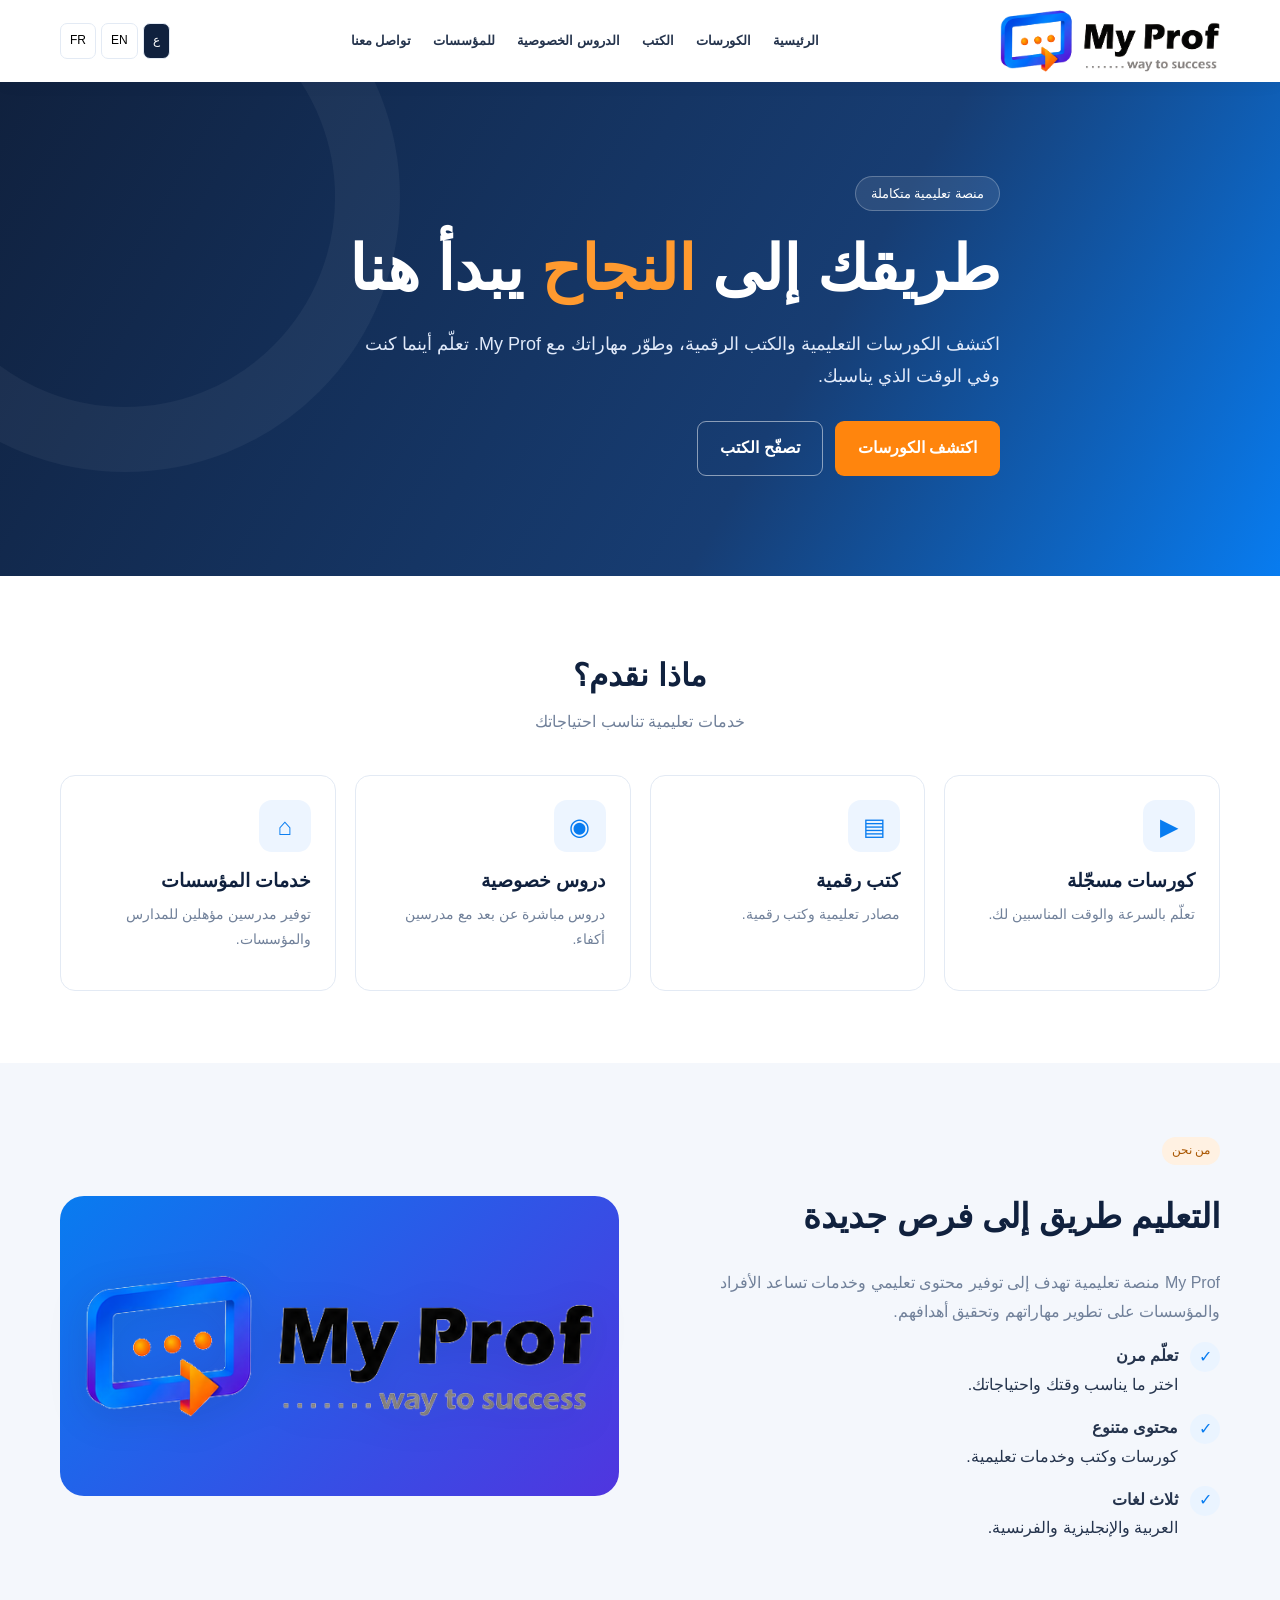
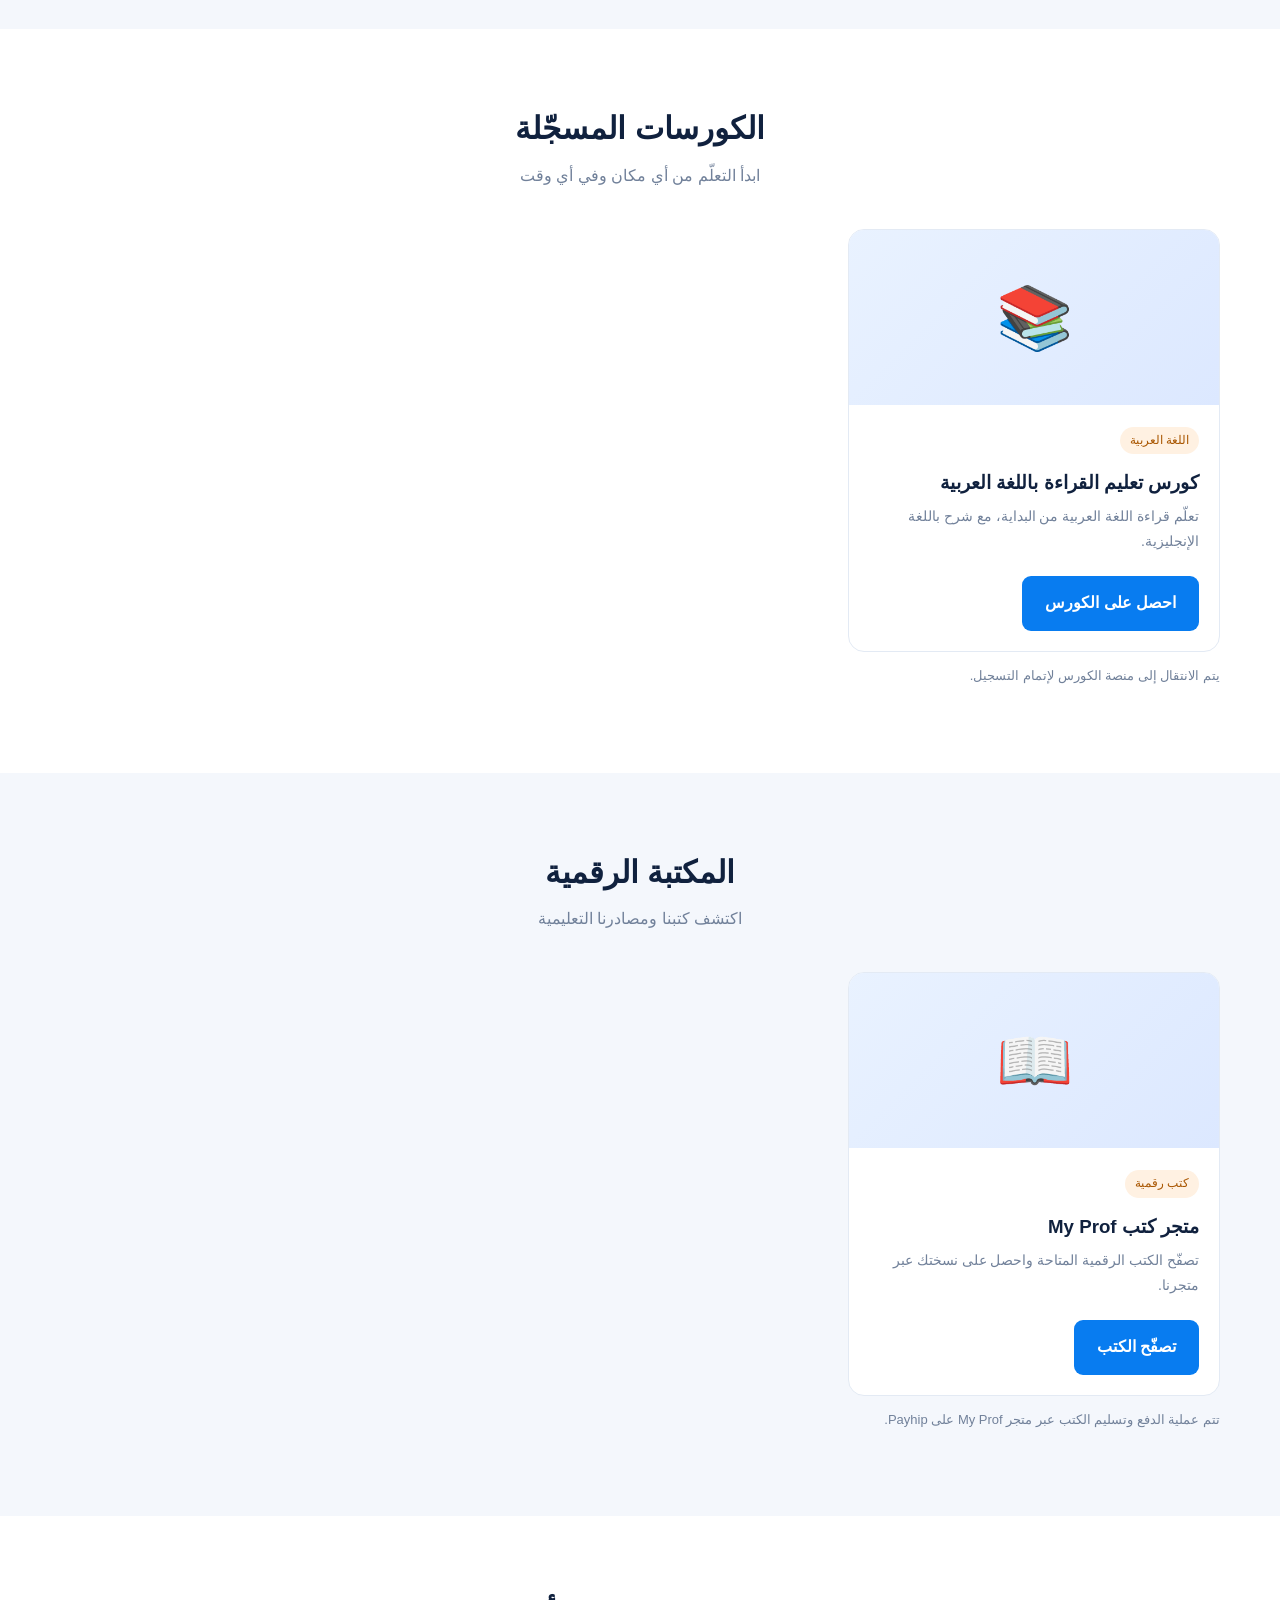
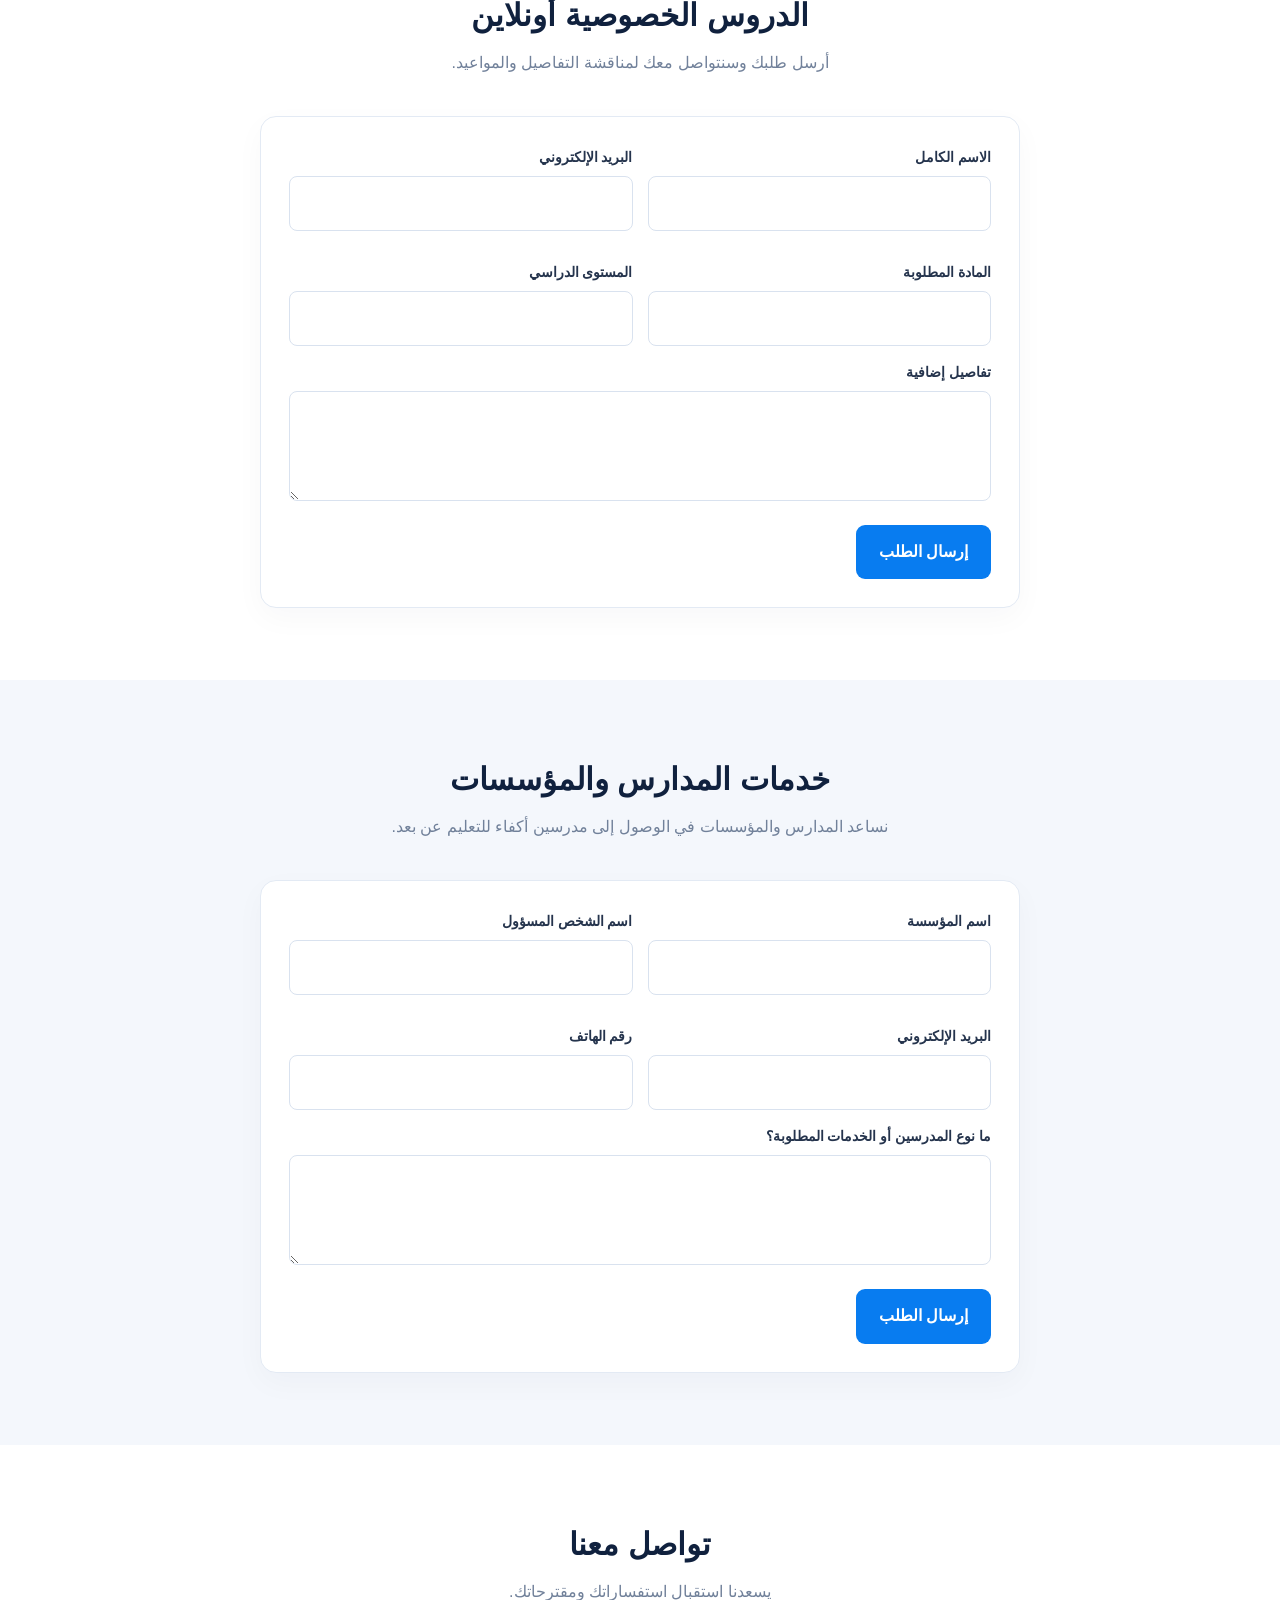
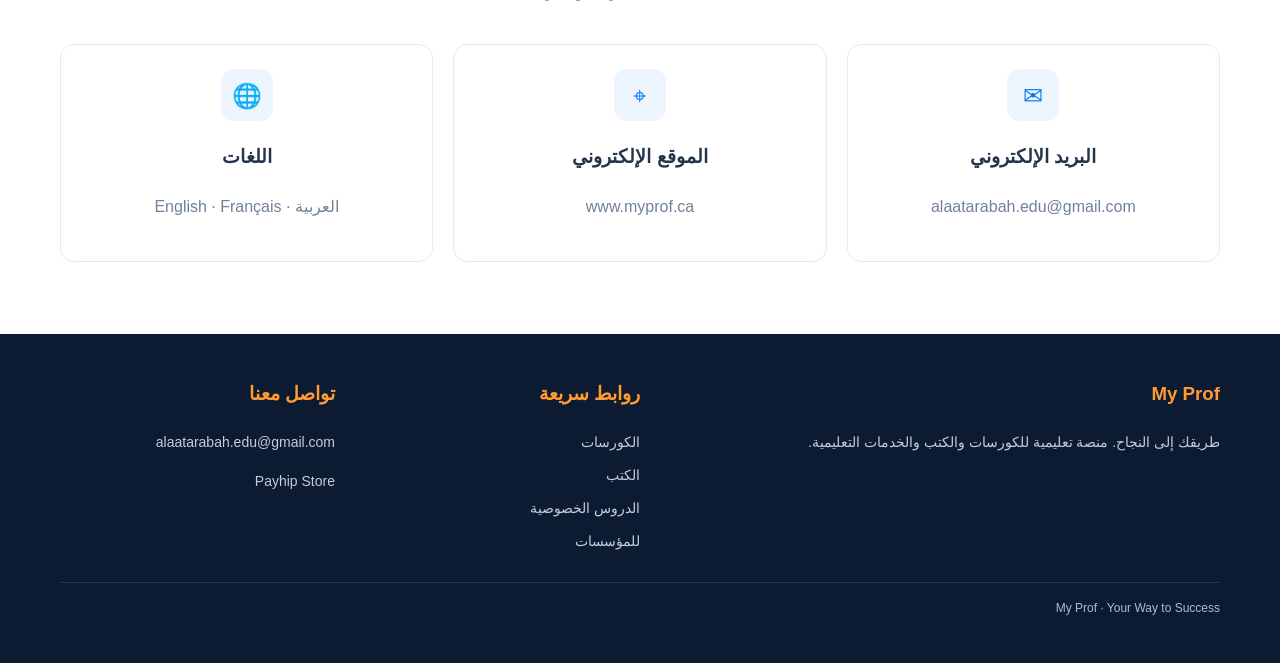
==== index.html @ fb230cf7 "Add MyProf website" ====
<!doctype html>
<html lang="ar" dir="rtl">
<head>
<meta charset="utf-8">
<meta name="viewport" content="width=device-width,initial-scale=1">
<meta name="theme-color" content="#10213e">
<meta name="description" content="My Prof — Your Way to Success. Online courses, digital books and educational services.">
<meta property="og:title" content="My Prof | Your Way to Success">
<meta property="og:description" content="Courses, digital books and educational services in Arabic, English and French.">
<title>My Prof | Your Way to Success</title>
<link rel="icon" href="data:image/svg+xml,%3Csvg xmlns='http://www.w3.org/2000/svg' viewBox='0 0 100 100'%3E%3Crect x='5' y='5' width='90' height='90' rx='24' fill='%23087cf0'/%3E%3Ccircle cx='34' cy='42' r='6' fill='%23ff850d'/%3E%3Ccircle cx='50' cy='42' r='6' fill='%23ff850d'/%3E%3Ccircle cx='66' cy='42' r='6' fill='%23ff850d'/%3E%3C/svg%3E">
<style>
:root{--navy:#10213e;--blue:#087cf0;--orange:#ff850d;--light:#f4f7fc;--text:#25344d;--muted:#71819a;--line:#e3eaf4;--white:#fff}
*{box-sizing:border-box}html{scroll-behavior:smooth;scroll-padding-top:90px}body{margin:0;font-family:Arial,"Segoe UI",sans-serif;color:var(--text);line-height:1.8;background:#fff}a{text-decoration:none;color:inherit}button,input,textarea{font:inherit}.container{width:min(1160px,92%);margin:auto}
header{position:sticky;top:0;z-index:50;background:#ffffffed;backdrop-filter:blur(12px);box-shadow:0 2px 16px #10213e0c}.nav{min-height:82px;display:flex;align-items:center;justify-content:space-between;gap:22px}.brand img{display:block;width:220px;max-height:64px;object-fit:contain}.navlinks{display:flex;align-items:center;gap:22px;font-size:13px;font-weight:700}.navlinks a:hover{color:var(--blue)}.right-tools{display:flex;align-items:center;gap:10px}.langs{display:flex;gap:5px}.langs button{border:1px solid var(--line);background:#fff;border-radius:7px;padding:6px 9px;font-size:12px}.langs button.active{background:var(--navy);color:#fff}.menu{display:none;border:0;background:none;color:var(--navy);font-size:26px}
.hero{position:relative;overflow:hidden;color:#fff;background:linear-gradient(120deg,#10213e 0%,#173d73 62%,#087cf0 100%);padding:94px 0 100px}.hero:after{content:"";position:absolute;width:420px;height:420px;border:65px solid #ffffff0c;border-radius:50%;inset-inline-end:-150px;top:-160px}.hero-inner{max-width:720px;position:relative;z-index:1}.eyebrow{display:inline-block;padding:5px 15px;border:1px solid #ffffff40;background:#ffffff17;border-radius:30px;font-size:13px}.hero h1{font-size:clamp(36px,5.8vw,62px);line-height:1.3;margin:18px 0}.accent{color:#ff9a2f}.hero p{font-size:18px;color:#e1eafa;max-width:650px}.actions{display:flex;gap:12px;flex-wrap:wrap;margin-top:28px}.btn{display:inline-flex;align-items:center;justify-content:center;padding:12px 22px;border-radius:9px;font-weight:700;border:1px solid transparent;transition:.2s}.btn:hover{transform:translateY(-2px)}.primary{background:var(--orange);color:#fff}.blue{background:var(--blue);color:#fff}.outline{border-color:#ffffff80;color:#fff}
section{padding:72px 0}.soft{background:var(--light)}.heading{text-align:center;margin:0 auto 38px}.heading h2{font-size:31px;color:var(--navy);margin:0 0 5px}.heading p{color:var(--muted);margin:0}.grid{display:grid;grid-template-columns:repeat(4,1fr);gap:19px}.card{border:1px solid var(--line);border-radius:15px;padding:24px;background:#fff;transition:.2s}.card:hover,.product:hover{transform:translateY(-4px);box-shadow:0 12px 28px #10213e10}.ico{width:52px;height:52px;border-radius:13px;background:#edf5ff;color:var(--blue);display:grid;place-items:center;font-size:24px}.card h3,.product h3{color:var(--navy);margin:12px 0 4px}.card p,.product p{color:var(--muted);font-size:14px;margin:0 0 14px}.split{display:grid;grid-template-columns:1fr 1fr;gap:42px;align-items:center}.split h2{font-size:34px;color:var(--navy);line-height:1.4}.split p{color:var(--muted)}.feature{display:flex;align-items:flex-start;gap:12px;margin:14px 0}.check{flex:0 0 30px;width:30px;height:30px;border-radius:50%;display:grid;place-items:center;background:#eaf4ff;color:var(--blue)}.brand-panel{background:linear-gradient(135deg,#087cf0,#5035df);border-radius:24px;min-height:300px;display:grid;place-items:center;padding:25px}.brand-panel img{width:min(100%,530px);height:auto;filter:drop-shadow(0 8px 18px #061a3b20)}
.products{display:grid;grid-template-columns:repeat(3,minmax(0,1fr));gap:22px}.product{border:1px solid var(--line);border-radius:16px;overflow:hidden;background:#fff;transition:.2s}.art{height:175px;background:linear-gradient(135deg,#e9f2ff,#dce8ff);display:grid;place-items:center;font-size:62px}.product-body{padding:20px}.pill{display:inline-block;background:#fff1e2;color:#a95600;border-radius:30px;padding:3px 10px;font-size:12px}.product .btn{margin-top:8px}.note{font-size:13px;color:var(--muted);margin-top:12px}
.formbox{max-width:760px;margin:auto;padding:28px;background:#fff;border:1px solid var(--line);border-radius:16px;box-shadow:0 10px 30px #10213e08}.fields{display:grid;grid-template-columns:1fr 1fr;gap:15px}.field{margin-bottom:14px}.field label{display:block;font-weight:700;font-size:14px;margin-bottom:6px}.field input,.field textarea{width:100%;border:1px solid #d9e2ef;border-radius:8px;padding:12px;background:#fff;color:var(--text)}.field textarea{min-height:110px;resize:vertical}.field input:focus,.field textarea:focus{outline:2px solid #087cf033;border-color:var(--blue)}.contactgrid{display:grid;grid-template-columns:repeat(3,1fr);gap:20px}.contactcard{text-align:center;padding:24px;border:1px solid var(--line);border-radius:14px}.contactcard .ico{margin:auto}.contactcard p{color:var(--muted)}
footer{background:#0d1b32;color:#fff;padding:43px 0}.footgrid{display:grid;grid-template-columns:2fr 1fr 1fr;gap:30px}.footgrid h3{color:#ff9b31;margin-top:0}.footgrid p,.footgrid a{color:#c2ccda;font-size:14px}.footlinks{display:grid;gap:8px}.footlinks a:hover{color:#fff}.smallprint{border-top:1px solid #ffffff20;margin-top:28px;padding-top:15px;color:#aebbd0;font-size:12px}
[dir="ltr"] .hero-inner{text-align:left}[dir="ltr"] .feature{text-align:left}
@media(max-width:920px){.navlinks{display:none;position:absolute;top:82px;inset-inline:0;background:#fff;padding:20px 4%;box-shadow:0 10px 18px #0001;flex-direction:column;align-items:stretch}.navlinks.open{display:flex}.menu{display:block}.grid{grid-template-columns:repeat(2,1fr)}}
@media(max-width:650px){.nav{min-height:72px}.brand img{width:170px;max-height:52px}.navlinks{top:72px}.hero{padding:65px 0}.hero p{font-size:16px}section{padding:54px 0}.heading h2{font-size:27px}.grid,.split,.products,.contactgrid,.footgrid,.fields{grid-template-columns:1fr}.formbox{padding:20px}.brand-panel{min-height:220px}}
</style>
</head>
<body>
<header><div class="container nav">
<a class="brand" href="#home" aria-label="My Prof"><img src="assets/myprof-logo.png" alt="My Prof — Your Way to Success"></a>
<nav class="navlinks" id="navlinks"><a href="#home" data-t="home">الرئيسية</a><a href="#courses" data-t="courses">الكورسات</a><a href="#books" data-t="books">الكتب</a><a href="#private" data-t="private">الدروس الخصوصية</a><a href="#institutions" data-t="institutions">للمؤسسات</a><a href="#contact" data-t="contact">تواصل معنا</a></nav>
<div class="right-tools"><div class="langs"><button data-lang="ar" class="active">ع</button><button data-lang="en">EN</button><button data-lang="fr">FR</button></div><button class="menu" id="menu" aria-label="Menu">☰</button></div>
</div></header>
<main>
<section class="hero" id="home"><div class="container hero-inner"><span class="eyebrow" data-t="eyebrow">منصة تعليمية متكاملة</span><h1 data-t="heroTitle">طريقك إلى <span class="accent">النجاح</span> يبدأ هنا</h1><p data-t="heroText">اكتشف الكورسات التعليمية والكتب الرقمية، وطوّر مهاراتك مع My Prof. تعلّم أينما كنت وفي الوقت الذي يناسبك.</p><div class="actions"><a class="btn primary" href="#courses" data-t="exploreCourses">اكتشف الكورسات</a><a class="btn outline" href="#books" data-t="exploreBooks">تصفّح الكتب</a></div></div></section>
<section><div class="container"><div class="heading"><h2 data-t="servicesTitle">ماذا نقدم؟</h2><p data-t="servicesText">خدمات تعليمية تناسب احتياجاتك</p></div><div class="grid">
<a class="card" href="#courses"><div class="ico">▶</div><h3 data-t="serviceCourse">كورسات مسجّلة</h3><p data-t="serviceCourseText">تعلّم بالسرعة والوقت المناسبين لك.</p></a>
<a class="card" href="#books"><div class="ico">▤</div><h3 data-t="serviceBooks">كتب رقمية</h3><p data-t="serviceBooksText">مصادر تعليمية وكتب رقمية.</p></a>
<a class="card" href="#private"><div class="ico">◉</div><h3 data-t="servicePrivate">دروس خصوصية</h3><p data-t="servicePrivateText">دروس مباشرة عن بعد مع مدرسين أكفاء.</p></a>
<a class="card" href="#institutions"><div class="ico">⌂</div><h3 data-t="serviceInstitution">خدمات المؤسسات</h3><p data-t="serviceInstitutionText">توفير مدرسين مؤهلين للمدارس والمؤسسات.</p></a>
</div></div></section>
<section class="soft" id="about"><div class="container split"><div><span class="pill" data-t="aboutTag">من نحن</span><h2 data-t="aboutTitle">التعليم طريق إلى فرص جديدة</h2><p data-t="aboutText">My Prof منصة تعليمية تهدف إلى توفير محتوى تعليمي وخدمات تساعد الأفراد والمؤسسات على تطوير مهاراتهم وتحقيق أهدافهم.</p>
<div class="feature"><span class="check">✓</span><div><b data-t="feature1">تعلّم مرن</b><br><span data-t="feature1Text">اختر ما يناسب وقتك واحتياجاتك.</span></div></div><div class="feature"><span class="check">✓</span><div><b data-t="feature2">محتوى متنوع</b><br><span data-t="feature2Text">كورسات وكتب وخدمات تعليمية.</span></div></div><div class="feature"><span class="check">✓</span><div><b data-t="feature3">ثلاث لغات</b><br><span data-t="feature3Text">العربية والإنجليزية والفرنسية.</span></div></div></div>
<div class="brand-panel"><img src="assets/myprof-logo.png" alt="My Prof"></div></div></section>
<section id="courses"><div class="container"><div class="heading"><h2 data-t="coursesTitle">الكورسات المسجّلة</h2><p data-t="coursesText">ابدأ التعلّم من أي مكان وفي أي وقت</p></div><div class="products">
<article class="product"><div class="art">📚</div><div class="product-body"><span class="pill" data-t="arabicCourse">اللغة العربية</span><h3 data-t="courseName">كورس تعليم القراءة باللغة العربية</h3><p data-t="courseDescription">تعلّم قراءة اللغة العربية من البداية، مع شرح باللغة الإنجليزية.</p><a class="btn blue" href="https://www.udemy.com/course/myprof_arabic01/?couponCode=ALAATARABAH" target="_blank" rel="noopener" data-t="getCourse">احصل على الكورس</a></div></article>
</div><p class="note" data-t="courseNote">يتم الانتقال إلى منصة الكورس لإتمام التسجيل.</p></div></section>
<section class="soft" id="books"><div class="container"><div class="heading"><h2 data-t="booksTitle">المكتبة الرقمية</h2><p data-t="booksText">اكتشف كتبنا ومصادرنا التعليمية</p></div><div class="products">
<article class="product"><div class="art">📖</div><div class="product-body"><span class="pill" data-t="digitalBooks">كتب رقمية</span><h3 data-t="bookStore">متجر كتب My Prof</h3><p data-t="bookDescription">تصفّح الكتب الرقمية المتاحة واحصل على نسختك عبر متجرنا.</p><a class="btn blue" href="https://payhip.com/myprofca" target="_blank" rel="noopener" data-t="browseBooks">تصفّح الكتب</a></div></article>
</div><p class="note" data-t="bookNote">تتم عملية الدفع وتسليم الكتب عبر متجر My Prof على Payhip.</p></div></section>
<section id="private"><div class="container"><div class="heading"><h2 data-t="privateTitle">الدروس الخصوصية أونلاين</h2><p data-t="privateText">أرسل طلبك وسنتواصل معك لمناقشة التفاصيل والمواعيد.</p></div><div class="formbox"><form id="privateForm"><div class="fields"><div class="field"><label data-t="nameLabel">الاسم الكامل</label><input name="name" required></div><div class="field"><label data-t="emailLabel">البريد الإلكتروني</label><input name="email" type="email" required></div><div class="field"><label data-t="subjectLabel">المادة المطلوبة</label><input name="subject" required></div><div class="field"><label data-t="levelLabel">المستوى الدراسي</label><input name="level"></div></div><div class="field"><label data-t="detailsLabel">تفاصيل إضافية</label><textarea name="details"></textarea></div><button class="btn blue" type="submit" data-t="send">إرسال الطلب</button></form></div></div></section>
<section class="soft" id="institutions"><div class="container"><div class="heading"><h2 data-t="institutionTitle">خدمات المدارس والمؤسسات</h2><p data-t="institutionText">نساعد المدارس والمؤسسات في الوصول إلى مدرسين أكفاء للتعليم عن بعد.</p></div><div class="formbox"><form id="businessForm"><div class="fields"><div class="field"><label data-t="orgLabel">اسم المؤسسة</label><input name="organization" required></div><div class="field"><label data-t="personLabel">اسم الشخص المسؤول</label><input name="person" required></div><div class="field"><label data-t="emailLabel">البريد الإلكتروني</label><input name="email" type="email" required></div><div class="field"><label data-t="phoneLabel">رقم الهاتف</label><input name="phone"></div></div><div class="field"><label data-t="needLabel">ما نوع المدرسين أو الخدمات المطلوبة؟</label><textarea name="details" required></textarea></div><button class="btn blue" type="submit" data-t="send">إرسال الطلب</button></form></div></div></section>
<section id="contact"><div class="container"><div class="heading"><h2 data-t="contactTitle">تواصل معنا</h2><p data-t="contactText">يسعدنا استقبال استفساراتك ومقترحاتك.</p></div><div class="contactgrid"><div class="contactcard"><div class="ico">✉</div><h3 data-t="emailTitle">البريد الإلكتروني</h3><p><a href="mailto:alaatarabah.edu@gmail.com">alaatarabah.edu@gmail.com</a></p></div><div class="contactcard"><div class="ico">⌖</div><h3 data-t="websiteTitle">الموقع الإلكتروني</h3><p>www.myprof.ca</p></div><div class="contactcard"><div class="ico">🌐</div><h3 data-t="languagesTitle">اللغات</h3><p>العربية · English · Français</p></div></div></div></section>
</main>
<footer><div class="container"><div class="footgrid"><div><h3>My Prof</h3><p data-t="footerText">طريقك إلى النجاح. منصة تعليمية للكورسات والكتب والخدمات التعليمية.</p></div><div><h3 data-t="quick">روابط سريعة</h3><div class="footlinks"><a href="#courses" data-t="courses">الكورسات</a><a href="#books" data-t="books">الكتب</a><a href="#private" data-t="private">الدروس الخصوصية</a><a href="#institutions" data-t="institutions">للمؤسسات</a></div></div><div><h3 data-t="follow">تواصل معنا</h3><p><a href="mailto:alaatarabah.edu@gmail.com">alaatarabah.edu@gmail.com</a></p><p><a href="https://payhip.com/myprofca" target="_blank" rel="noopener">Payhip Store</a></p></div></div><div class="smallprint">My Prof · Your Way to Success</div></div></footer>
<script>
const EMAIL='alaatarabah.edu@gmail.com';
const T={
ar:{dir:'rtl',home:'الرئيسية',courses:'الكورسات',books:'الكتب',private:'الدروس الخصوصية',institutions:'للمؤسسات',contact:'تواصل معنا',eyebrow:'منصة تعليمية متكاملة',heroTitle:'طريقك إلى <span class="accent">النجاح</span> يبدأ هنا',heroText:'اكتشف الكورسات التعليمية والكتب الرقمية، وطوّر مهاراتك مع My Prof. تعلّم أينما كنت وفي الوقت الذي يناسبك.',exploreCourses:'اكتشف الكورسات',exploreBooks:'تصفّح الكتب',servicesTitle:'ماذا نقدم؟',servicesText:'خدمات تعليمية تناسب احتياجاتك',serviceCourse:'كورسات مسجّلة',serviceCourseText:'تعلّم بالسرعة والوقت المناسبين لك.',serviceBooks:'كتب رقمية',serviceBooksText:'مصادر تعليمية وكتب رقمية.',servicePrivate:'دروس خصوصية',servicePrivateText:'دروس مباشرة عن بعد مع مدرسين أكفاء.',serviceInstitution:'خدمات المؤسسات',serviceInstitutionText:'توفير مدرسين مؤهلين للمدارس والمؤسسات.',aboutTag:'من نحن',aboutTitle:'التعليم طريق إلى فرص جديدة',aboutText:'My Prof منصة تعليمية تهدف إلى توفير محتوى تعليمي وخدمات تساعد الأفراد والمؤسسات على تطوير مهاراتهم وتحقيق أهدافهم.',feature1:'تعلّم مرن',feature1Text:'اختر ما يناسب وقتك واحتياجاتك.',feature2:'محتوى متنوع',feature2Text:'كورسات وكتب وخدمات تعليمية.',feature3:'ثلاث لغات',feature3Text:'العربية والإنجليزية والفرنسية.',coursesTitle:'الكورسات المسجّلة',coursesText:'ابدأ التعلّم من أي مكان وفي أي وقت',arabicCourse:'اللغة العربية',courseName:'كورس تعليم القراءة باللغة العربية',courseDescription:'تعلّم قراءة اللغة العربية من البداية، مع شرح باللغة الإنجليزية.',getCourse:'احصل على الكورس',courseNote:'يتم الانتقال إلى منصة الكورس لإتمام التسجيل.',booksTitle:'المكتبة الرقمية',booksText:'اكتشف كتبنا ومصادرنا التعليمية',digitalBooks:'كتب رقمية',bookStore:'متجر كتب My Prof',bookDescription:'تصفّح الكتب الرقمية المتاحة واحصل على نسختك عبر متجرنا.',browseBooks:'تصفّح الكتب',bookNote:'تتم عملية الدفع وتسليم الكتب عبر متجر My Prof على Payhip.',privateTitle:'الدروس الخصوصية أونلاين',privateText:'أرسل طلبك وسنتواصل معك لمناقشة التفاصيل والمواعيد.',nameLabel:'الاسم الكامل',emailLabel:'البريد الإلكتروني',subjectLabel:'المادة المطلوبة',levelLabel:'المستوى الدراسي',detailsLabel:'تفاصيل إضافية',send:'إرسال الطلب',institutionTitle:'خدمات المدارس والمؤسسات',institutionText:'نساعد المدارس والمؤسسات في الوصول إلى مدرسين أكفاء للتعليم عن بعد.',orgLabel:'اسم المؤسسة',personLabel:'اسم الشخص المسؤول',phoneLabel:'رقم الهاتف',needLabel:'ما نوع المدرسين أو الخدمات المطلوبة؟',contactTitle:'تواصل معنا',contactText:'يسعدنا استقبال استفساراتك ومقترحاتك.',emailTitle:'البريد الإلكتروني',websiteTitle:'الموقع الإلكتروني',languagesTitle:'اللغات',footerText:'طريقك إلى النجاح. منصة تعليمية للكورسات والكتب والخدمات التعليمية.',quick:'روابط سريعة',follow:'تواصل معنا',mailSubjectPrivate:'طلب درس خصوصي من My Prof',mailSubjectBusiness:'طلب تعاون مؤسسات من My Prof',mailAlert:'سيتم فتح تطبيق البريد لإرسال طلبك.'},
en:{dir:'ltr',home:'Home',courses:'Courses',books:'Books',private:'Private Lessons',institutions:'For Institutions',contact:'Contact',eyebrow:'Your complete learning platform',heroTitle:'Your Way to <span class="accent">Success</span> Starts Here',heroText:'Discover online courses and digital books. Develop your skills with My Prof and learn wherever and whenever you want.',exploreCourses:'Explore Courses',exploreBooks:'Browse Books',servicesTitle:'What We Offer',servicesText:'Educational services designed around your needs',serviceCourse:'Recorded Courses',serviceCourseText:'Learn at your own pace and time.',serviceBooks:'Digital Books',serviceBooksText:'Educational resources and digital books.',servicePrivate:'Private Lessons',servicePrivateText:'Live online lessons with qualified teachers.',serviceInstitution:'Institutional Services',serviceInstitutionText:'Qualified online teachers for schools and institutions.',aboutTag:'About Us',aboutTitle:'Education Opens New Opportunities',aboutText:'My Prof is an educational platform providing learning content and services that help individuals and institutions develop skills and achieve their goals.',feature1:'Flexible Learning',feature1Text:'Choose what suits your schedule and needs.',feature2:'Diverse Content',feature2Text:'Courses, books and educational services.',feature3:'Three Languages',feature3Text:'Arabic, English and French.',coursesTitle:'Recorded Courses',coursesText:'Start learning anywhere, anytime',arabicCourse:'Arabic Language',courseName:'Learn to Read Arabic',courseDescription:'Learn Arabic reading from the beginning, with explanations in English.',getCourse:'Get the Course',courseNote:'You will continue to the course platform to enrol.',booksTitle:'Digital Library',booksText:'Discover our books and educational resources',digitalBooks:'Digital Books',bookStore:'My Prof Bookstore',bookDescription:'Browse available digital books and get your copy through our store.',browseBooks:'Browse Books',bookNote:'Payments and book delivery are handled through the My Prof Payhip store.',privateTitle:'Online Private Lessons',privateText:'Send your request and we will contact you to discuss details and availability.',nameLabel:'Full Name',emailLabel:'Email Address',subjectLabel:'Requested Subject',levelLabel:'Academic Level',detailsLabel:'Additional Details',send:'Send Request',institutionTitle:'Schools & Institutions',institutionText:'We help schools and institutions connect with qualified online teachers.',orgLabel:'Organization Name',personLabel:'Contact Person',phoneLabel:'Phone Number',needLabel:'What type of teachers or services do you need?',contactTitle:'Contact Us',contactText:'We welcome your questions and suggestions.',emailTitle:'Email',websiteTitle:'Website',languagesTitle:'Languages',footerText:'Your Way to Success. An educational platform for courses, books and learning services.',quick:'Quick Links',follow:'Contact',mailSubjectPrivate:'Private lesson request from My Prof',mailSubjectBusiness:'Institution enquiry from My Prof',mailAlert:'Your email application will open to send the request.'},
fr:{dir:'ltr',home:'Accueil',courses:'Cours',books:'Livres',private:'Cours particuliers',institutions:'Institutions',contact:'Contact',eyebrow:'Votre plateforme éducative',heroTitle:'Votre chemin vers le <span class="accent">succès</span> commence ici',heroText:'Découvrez des cours en ligne et des livres numériques. Développez vos compétences avec My Prof, où que vous soyez.',exploreCourses:'Découvrir les cours',exploreBooks:'Voir les livres',servicesTitle:'Nos services',servicesText:'Des services éducatifs adaptés à vos besoins',serviceCourse:'Cours enregistrés',serviceCourseText:'Apprenez à votre rythme.',serviceBooks:'Livres numériques',serviceBooksText:'Des ressources et livres numériques.',servicePrivate:'Cours particuliers',servicePrivateText:'Des cours en ligne avec des enseignants qualifiés.',serviceInstitution:'Services aux institutions',serviceInstitutionText:'Des enseignants qualifiés pour les écoles et institutions.',aboutTag:'À propos',aboutTitle:'L’éducation ouvre de nouvelles possibilités',aboutText:'My Prof est une plateforme éducative qui propose des contenus et services pour aider les personnes et les institutions à développer leurs compétences.',feature1:'Apprentissage flexible',feature1Text:'Choisissez selon vos besoins et votre emploi du temps.',feature2:'Contenu varié',feature2Text:'Cours, livres et services éducatifs.',feature3:'Trois langues',feature3Text:'Arabe, anglais et français.',coursesTitle:'Cours enregistrés',coursesText:'Apprenez où et quand vous le souhaitez',arabicCourse:'Langue arabe',courseName:'Apprendre à lire l’arabe',courseDescription:'Apprenez à lire l’arabe depuis le début, avec des explications en anglais.',getCourse:'Accéder au cours',courseNote:'Vous serez redirigé vers la plateforme du cours pour vous inscrire.',booksTitle:'Bibliothèque numérique',booksText:'Découvrez nos livres et ressources éducatives',digitalBooks:'Livres numériques',bookStore:'Librairie My Prof',bookDescription:'Consultez les livres numériques disponibles et obtenez votre exemplaire dans notre boutique.',browseBooks:'Voir les livres',bookNote:'Le paiement et la livraison des livres sont gérés par la boutique My Prof sur Payhip.',privateTitle:'Cours particuliers en ligne',privateText:'Envoyez votre demande et nous vous contacterons pour discuter des détails.',nameLabel:'Nom complet',emailLabel:'Adresse e-mail',subjectLabel:'Matière souhaitée',levelLabel:'Niveau scolaire',detailsLabel:'Informations complémentaires',send:'Envoyer la demande',institutionTitle:'Écoles et institutions',institutionText:'Nous aidons les écoles et institutions à trouver des enseignants qualifiés en ligne.',orgLabel:'Nom de l’institution',personLabel:'Personne responsable',phoneLabel:'Téléphone',needLabel:'Quels enseignants ou services recherchez-vous ?',contactTitle:'Contactez-nous',contactText:'Nous accueillons vos questions et suggestions.',emailTitle:'E-mail',websiteTitle:'Site web',languagesTitle:'Langues',footerText:'Votre chemin vers le succès. Une plateforme éducative pour les cours, les livres et les services.',quick:'Liens rapides',follow:'Contact',mailSubjectPrivate:'Demande de cours particulier — My Prof',mailSubjectBusiness:'Demande institutionnelle — My Prof',mailAlert:'Votre application de messagerie va s’ouvrir pour envoyer la demande.'}
};
function setLang(lang){const t=T[lang]||T.ar;document.documentElement.lang=lang;document.documentElement.dir=t.dir;document.querySelectorAll('[data-t]').forEach(el=>{const k=el.dataset.t;if(t[k]!==undefined)el.innerHTML=t[k]});document.querySelectorAll('[data-lang]').forEach(b=>b.classList.toggle('active',b.dataset.lang===lang));localStorage.setItem('myprof-lang',lang);document.getElementById('navlinks').classList.remove('open')}
document.querySelectorAll('[data-lang]').forEach(b=>b.addEventListener('click',()=>setLang(b.dataset.lang)));document.getElementById('menu').addEventListener('click',()=>document.getElementById('navlinks').classList.toggle('open'));document.querySelectorAll('#navlinks a').forEach(a=>a.addEventListener('click',()=>document.getElementById('navlinks').classList.remove('open')));setLang(localStorage.getItem('myprof-lang')||'ar');
function mailForm(id,subjectKey){document.getElementById(id).addEventListener('submit',e=>{e.preventDefault();const lang=document.documentElement.lang;const t=T[lang]||T.ar;const values=Object.fromEntries(new FormData(e.currentTarget).entries());const body=Object.entries(values).map(([k,v])=>k+': '+v).join('\n');const url='mailto:'+EMAIL+'?subject='+encodeURIComponent(t[subjectKey])+'&body='+encodeURIComponent(body);window.location.href=url;alert(t.mailAlert)})}
mailForm('privateForm','mailSubjectPrivate');mailForm('businessForm','mailSubjectBusiness');
</script>
</body></html>
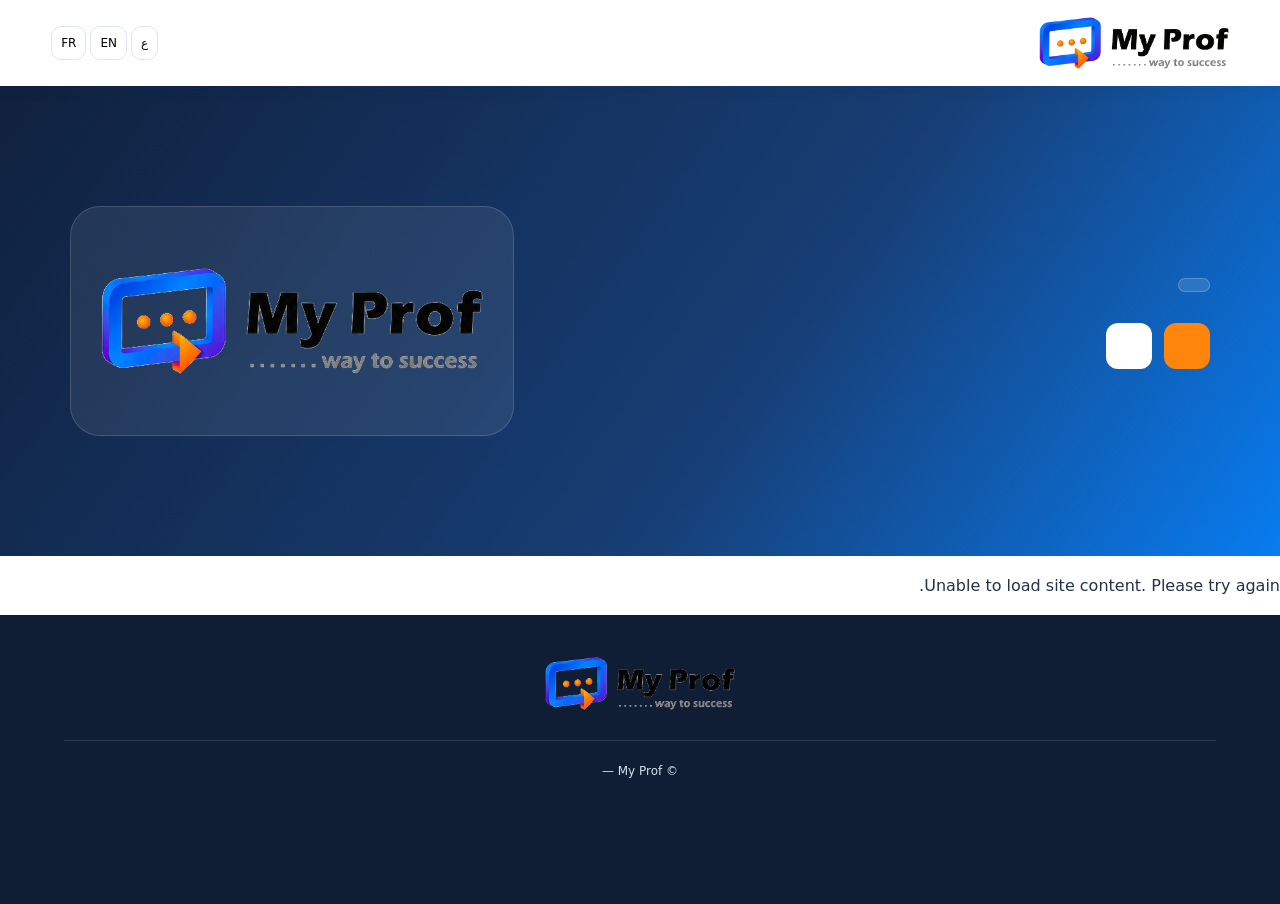
==== commit 059d483c: "Build MyProf app-style website with fully editable CMS" ====
--- a/index.html
+++ b/index.html
@@ -1,66 +1,12 @@
 <!doctype html>
-<html lang="ar" dir="rtl">
-<head>
-<meta charset="utf-8">
-<meta name="viewport" content="width=device-width,initial-scale=1">
-<meta name="theme-color" content="#10213e">
-<meta name="description" content="My Prof — Your Way to Success. Online courses, digital books and educational services.">
-<meta property="og:title" content="My Prof | Your Way to Success">
-<meta property="og:description" content="Courses, digital books and educational services in Arabic, English and French.">
-<title>My Prof | Your Way to Success</title>
-<link rel="icon" href="data:image/svg+xml,%3Csvg xmlns='http://www.w3.org/2000/svg' viewBox='0 0 100 100'%3E%3Crect x='5' y='5' width='90' height='90' rx='24' fill='%23087cf0'/%3E%3Ccircle cx='34' cy='42' r='6' fill='%23ff850d'/%3E%3Ccircle cx='50' cy='42' r='6' fill='%23ff850d'/%3E%3Ccircle cx='66' cy='42' r='6' fill='%23ff850d'/%3E%3C/svg%3E">
-<style>
-:root{--navy:#10213e;--blue:#087cf0;--orange:#ff850d;--light:#f4f7fc;--text:#25344d;--muted:#71819a;--line:#e3eaf4;--white:#fff}
-*{box-sizing:border-box}html{scroll-behavior:smooth;scroll-padding-top:90px}body{margin:0;font-family:Arial,"Segoe UI",sans-serif;color:var(--text);line-height:1.8;background:#fff}a{text-decoration:none;color:inherit}button,input,textarea{font:inherit}.container{width:min(1160px,92%);margin:auto}
-header{position:sticky;top:0;z-index:50;background:#ffffffed;backdrop-filter:blur(12px);box-shadow:0 2px 16px #10213e0c}.nav{min-height:82px;display:flex;align-items:center;justify-content:space-between;gap:22px}.brand img{display:block;width:220px;max-height:64px;object-fit:contain}.navlinks{display:flex;align-items:center;gap:22px;font-size:13px;font-weight:700}.navlinks a:hover{color:var(--blue)}.right-tools{display:flex;align-items:center;gap:10px}.langs{display:flex;gap:5px}.langs button{border:1px solid var(--line);background:#fff;border-radius:7px;padding:6px 9px;font-size:12px}.langs button.active{background:var(--navy);color:#fff}.menu{display:none;border:0;background:none;color:var(--navy);font-size:26px}
-.hero{position:relative;overflow:hidden;color:#fff;background:linear-gradient(120deg,#10213e 0%,#173d73 62%,#087cf0 100%);padding:94px 0 100px}.hero:after{content:"";position:absolute;width:420px;height:420px;border:65px solid #ffffff0c;border-radius:50%;inset-inline-end:-150px;top:-160px}.hero-inner{max-width:720px;position:relative;z-index:1}.eyebrow{display:inline-block;padding:5px 15px;border:1px solid #ffffff40;background:#ffffff17;border-radius:30px;font-size:13px}.hero h1{font-size:clamp(36px,5.8vw,62px);line-height:1.3;margin:18px 0}.accent{color:#ff9a2f}.hero p{font-size:18px;color:#e1eafa;max-width:650px}.actions{display:flex;gap:12px;flex-wrap:wrap;margin-top:28px}.btn{display:inline-flex;align-items:center;justify-content:center;padding:12px 22px;border-radius:9px;font-weight:700;border:1px solid transparent;transition:.2s}.btn:hover{transform:translateY(-2px)}.primary{background:var(--orange);color:#fff}.blue{background:var(--blue);color:#fff}.outline{border-color:#ffffff80;color:#fff}
-section{padding:72px 0}.soft{background:var(--light)}.heading{text-align:center;margin:0 auto 38px}.heading h2{font-size:31px;color:var(--navy);margin:0 0 5px}.heading p{color:var(--muted);margin:0}.grid{display:grid;grid-template-columns:repeat(4,1fr);gap:19px}.card{border:1px solid var(--line);border-radius:15px;padding:24px;background:#fff;transition:.2s}.card:hover,.product:hover{transform:translateY(-4px);box-shadow:0 12px 28px #10213e10}.ico{width:52px;height:52px;border-radius:13px;background:#edf5ff;color:var(--blue);display:grid;place-items:center;font-size:24px}.card h3,.product h3{color:var(--navy);margin:12px 0 4px}.card p,.product p{color:var(--muted);font-size:14px;margin:0 0 14px}.split{display:grid;grid-template-columns:1fr 1fr;gap:42px;align-items:center}.split h2{font-size:34px;color:var(--navy);line-height:1.4}.split p{color:var(--muted)}.feature{display:flex;align-items:flex-start;gap:12px;margin:14px 0}.check{flex:0 0 30px;width:30px;height:30px;border-radius:50%;display:grid;place-items:center;background:#eaf4ff;color:var(--blue)}.brand-panel{background:linear-gradient(135deg,#087cf0,#5035df);border-radius:24px;min-height:300px;display:grid;place-items:center;padding:25px}.brand-panel img{width:min(100%,530px);height:auto;filter:drop-shadow(0 8px 18px #061a3b20)}
-.products{display:grid;grid-template-columns:repeat(3,minmax(0,1fr));gap:22px}.product{border:1px solid var(--line);border-radius:16px;overflow:hidden;background:#fff;transition:.2s}.art{height:175px;background:linear-gradient(135deg,#e9f2ff,#dce8ff);display:grid;place-items:center;font-size:62px}.product-body{padding:20px}.pill{display:inline-block;background:#fff1e2;color:#a95600;border-radius:30px;padding:3px 10px;font-size:12px}.product .btn{margin-top:8px}.note{font-size:13px;color:var(--muted);margin-top:12px}
-.formbox{max-width:760px;margin:auto;padding:28px;background:#fff;border:1px solid var(--line);border-radius:16px;box-shadow:0 10px 30px #10213e08}.fields{display:grid;grid-template-columns:1fr 1fr;gap:15px}.field{margin-bottom:14px}.field label{display:block;font-weight:700;font-size:14px;margin-bottom:6px}.field input,.field textarea{width:100%;border:1px solid #d9e2ef;border-radius:8px;padding:12px;background:#fff;color:var(--text)}.field textarea{min-height:110px;resize:vertical}.field input:focus,.field textarea:focus{outline:2px solid #087cf033;border-color:var(--blue)}.contactgrid{display:grid;grid-template-columns:repeat(3,1fr);gap:20px}.contactcard{text-align:center;padding:24px;border:1px solid var(--line);border-radius:14px}.contactcard .ico{margin:auto}.contactcard p{color:var(--muted)}
-footer{background:#0d1b32;color:#fff;padding:43px 0}.footgrid{display:grid;grid-template-columns:2fr 1fr 1fr;gap:30px}.footgrid h3{color:#ff9b31;margin-top:0}.footgrid p,.footgrid a{color:#c2ccda;font-size:14px}.footlinks{display:grid;gap:8px}.footlinks a:hover{color:#fff}.smallprint{border-top:1px solid #ffffff20;margin-top:28px;padding-top:15px;color:#aebbd0;font-size:12px}
-[dir="ltr"] .hero-inner{text-align:left}[dir="ltr"] .feature{text-align:left}
-@media(max-width:920px){.navlinks{display:none;position:absolute;top:82px;inset-inline:0;background:#fff;padding:20px 4%;box-shadow:0 10px 18px #0001;flex-direction:column;align-items:stretch}.navlinks.open{display:flex}.menu{display:block}.grid{grid-template-columns:repeat(2,1fr)}}
-@media(max-width:650px){.nav{min-height:72px}.brand img{width:170px;max-height:52px}.navlinks{top:72px}.hero{padding:65px 0}.hero p{font-size:16px}section{padding:54px 0}.heading h2{font-size:27px}.grid,.split,.products,.contactgrid,.footgrid,.fields{grid-template-columns:1fr}.formbox{padding:20px}.brand-panel{min-height:220px}}
-</style>
-</head>
+<html lang="ar" dir="rtl"><head><meta charset="utf-8"><meta name="viewport" content="width=device-width,initial-scale=1,viewport-fit=cover"><meta name="theme-color" content="#10213e"><meta name="description" content="My Prof - Your Way to Success"><title>My Prof | Your Way to Success</title><link rel="icon" href="assets/myprof-logo.png"><link rel="apple-touch-icon" href="assets/myprof-logo.png"><link rel="manifest" href="manifest.webmanifest"><link rel="stylesheet" href="app.css"><script src="app.js" defer></script></head>
 <body>
-<header><div class="container nav">
-<a class="brand" href="#home" aria-label="My Prof"><img src="assets/myprof-logo.png" alt="My Prof — Your Way to Success"></a>
-<nav class="navlinks" id="navlinks"><a href="#home" data-t="home">الرئيسية</a><a href="#courses" data-t="courses">الكورسات</a><a href="#books" data-t="books">الكتب</a><a href="#private" data-t="private">الدروس الخصوصية</a><a href="#institutions" data-t="institutions">للمؤسسات</a><a href="#contact" data-t="contact">تواصل معنا</a></nav>
-<div class="right-tools"><div class="langs"><button data-lang="ar" class="active">ع</button><button data-lang="en">EN</button><button data-lang="fr">FR</button></div><button class="menu" id="menu" aria-label="Menu">☰</button></div>
-</div></header>
-<main>
-<section class="hero" id="home"><div class="container hero-inner"><span class="eyebrow" data-t="eyebrow">منصة تعليمية متكاملة</span><h1 data-t="heroTitle">طريقك إلى <span class="accent">النجاح</span> يبدأ هنا</h1><p data-t="heroText">اكتشف الكورسات التعليمية والكتب الرقمية، وطوّر مهاراتك مع My Prof. تعلّم أينما كنت وفي الوقت الذي يناسبك.</p><div class="actions"><a class="btn primary" href="#courses" data-t="exploreCourses">اكتشف الكورسات</a><a class="btn outline" href="#books" data-t="exploreBooks">تصفّح الكتب</a></div></div></section>
-<section><div class="container"><div class="heading"><h2 data-t="servicesTitle">ماذا نقدم؟</h2><p data-t="servicesText">خدمات تعليمية تناسب احتياجاتك</p></div><div class="grid">
-<a class="card" href="#courses"><div class="ico">▶</div><h3 data-t="serviceCourse">كورسات مسجّلة</h3><p data-t="serviceCourseText">تعلّم بالسرعة والوقت المناسبين لك.</p></a>
-<a class="card" href="#books"><div class="ico">▤</div><h3 data-t="serviceBooks">كتب رقمية</h3><p data-t="serviceBooksText">مصادر تعليمية وكتب رقمية.</p></a>
-<a class="card" href="#private"><div class="ico">◉</div><h3 data-t="servicePrivate">دروس خصوصية</h3><p data-t="servicePrivateText">دروس مباشرة عن بعد مع مدرسين أكفاء.</p></a>
-<a class="card" href="#institutions"><div class="ico">⌂</div><h3 data-t="serviceInstitution">خدمات المؤسسات</h3><p data-t="serviceInstitutionText">توفير مدرسين مؤهلين للمدارس والمؤسسات.</p></a>
-</div></div></section>
-<section class="soft" id="about"><div class="container split"><div><span class="pill" data-t="aboutTag">من نحن</span><h2 data-t="aboutTitle">التعليم طريق إلى فرص جديدة</h2><p data-t="aboutText">My Prof منصة تعليمية تهدف إلى توفير محتوى تعليمي وخدمات تساعد الأفراد والمؤسسات على تطوير مهاراتهم وتحقيق أهدافهم.</p>
-<div class="feature"><span class="check">✓</span><div><b data-t="feature1">تعلّم مرن</b><br><span data-t="feature1Text">اختر ما يناسب وقتك واحتياجاتك.</span></div></div><div class="feature"><span class="check">✓</span><div><b data-t="feature2">محتوى متنوع</b><br><span data-t="feature2Text">كورسات وكتب وخدمات تعليمية.</span></div></div><div class="feature"><span class="check">✓</span><div><b data-t="feature3">ثلاث لغات</b><br><span data-t="feature3Text">العربية والإنجليزية والفرنسية.</span></div></div></div>
-<div class="brand-panel"><img src="assets/myprof-logo.png" alt="My Prof"></div></div></section>
-<section id="courses"><div class="container"><div class="heading"><h2 data-t="coursesTitle">الكورسات المسجّلة</h2><p data-t="coursesText">ابدأ التعلّم من أي مكان وفي أي وقت</p></div><div class="products">
-<article class="product"><div class="art">📚</div><div class="product-body"><span class="pill" data-t="arabicCourse">اللغة العربية</span><h3 data-t="courseName">كورس تعليم القراءة باللغة العربية</h3><p data-t="courseDescription">تعلّم قراءة اللغة العربية من البداية، مع شرح باللغة الإنجليزية.</p><a class="btn blue" href="https://www.udemy.com/course/myprof_arabic01/?couponCode=ALAATARABAH" target="_blank" rel="noopener" data-t="getCourse">احصل على الكورس</a></div></article>
-</div><p class="note" data-t="courseNote">يتم الانتقال إلى منصة الكورس لإتمام التسجيل.</p></div></section>
-<section class="soft" id="books"><div class="container"><div class="heading"><h2 data-t="booksTitle">المكتبة الرقمية</h2><p data-t="booksText">اكتشف كتبنا ومصادرنا التعليمية</p></div><div class="products">
-<article class="product"><div class="art">📖</div><div class="product-body"><span class="pill" data-t="digitalBooks">كتب رقمية</span><h3 data-t="bookStore">متجر كتب My Prof</h3><p data-t="bookDescription">تصفّح الكتب الرقمية المتاحة واحصل على نسختك عبر متجرنا.</p><a class="btn blue" href="https://payhip.com/myprofca" target="_blank" rel="noopener" data-t="browseBooks">تصفّح الكتب</a></div></article>
-</div><p class="note" data-t="bookNote">تتم عملية الدفع وتسليم الكتب عبر متجر My Prof على Payhip.</p></div></section>
-<section id="private"><div class="container"><div class="heading"><h2 data-t="privateTitle">الدروس الخصوصية أونلاين</h2><p data-t="privateText">أرسل طلبك وسنتواصل معك لمناقشة التفاصيل والمواعيد.</p></div><div class="formbox"><form id="privateForm"><div class="fields"><div class="field"><label data-t="nameLabel">الاسم الكامل</label><input name="name" required></div><div class="field"><label data-t="emailLabel">البريد الإلكتروني</label><input name="email" type="email" required></div><div class="field"><label data-t="subjectLabel">المادة المطلوبة</label><input name="subject" required></div><div class="field"><label data-t="levelLabel">المستوى الدراسي</label><input name="level"></div></div><div class="field"><label data-t="detailsLabel">تفاصيل إضافية</label><textarea name="details"></textarea></div><button class="btn blue" type="submit" data-t="send">إرسال الطلب</button></form></div></div></section>
-<section class="soft" id="institutions"><div class="container"><div class="heading"><h2 data-t="institutionTitle">خدمات المدارس والمؤسسات</h2><p data-t="institutionText">نساعد المدارس والمؤسسات في الوصول إلى مدرسين أكفاء للتعليم عن بعد.</p></div><div class="formbox"><form id="businessForm"><div class="fields"><div class="field"><label data-t="orgLabel">اسم المؤسسة</label><input name="organization" required></div><div class="field"><label data-t="personLabel">اسم الشخص المسؤول</label><input name="person" required></div><div class="field"><label data-t="emailLabel">البريد الإلكتروني</label><input name="email" type="email" required></div><div class="field"><label data-t="phoneLabel">رقم الهاتف</label><input name="phone"></div></div><div class="field"><label data-t="needLabel">ما نوع المدرسين أو الخدمات المطلوبة؟</label><textarea name="details" required></textarea></div><button class="btn blue" type="submit" data-t="send">إرسال الطلب</button></form></div></div></section>
-<section id="contact"><div class="container"><div class="heading"><h2 data-t="contactTitle">تواصل معنا</h2><p data-t="contactText">يسعدنا استقبال استفساراتك ومقترحاتك.</p></div><div class="contactgrid"><div class="contactcard"><div class="ico">✉</div><h3 data-t="emailTitle">البريد الإلكتروني</h3><p><a href="mailto:alaatarabah.edu@gmail.com">alaatarabah.edu@gmail.com</a></p></div><div class="contactcard"><div class="ico">⌖</div><h3 data-t="websiteTitle">الموقع الإلكتروني</h3><p>www.myprof.ca</p></div><div class="contactcard"><div class="ico">🌐</div><h3 data-t="languagesTitle">اللغات</h3><p>العربية · English · Français</p></div></div></div></section>
+<header class="topbar"><a href="#home" class="brand"><img id="brandLogo" src="assets/myprof-logo.png" alt="My Prof"></a><nav id="desktopNav" class="desktop-nav" aria-label="Navigation"></nav><div class="header-actions"><div class="language-switch"><button data-lang="ar">ع</button><button data-lang="en">EN</button><button data-lang="fr">FR</button></div></div></header>
+<main id="home">
+<section class="hero"><div class="hero-content"><span class="eyebrow" data-text="eyebrow"></span><h1 data-text="hero_title"></h1><p data-text="hero_description"></p><div class="hero-actions"><a class="button primary" href="#courses" data-text="explore_courses"></a><a class="button secondary" href="#books" data-text="explore_books"></a></div></div><div class="hero-visual" id="heroVisual"><img src="assets/myprof-logo.png" alt="My Prof" id="heroImage"></div></section>
+<div id="dynamicSections"></div>
 </main>
-<footer><div class="container"><div class="footgrid"><div><h3>My Prof</h3><p data-t="footerText">طريقك إلى النجاح. منصة تعليمية للكورسات والكتب والخدمات التعليمية.</p></div><div><h3 data-t="quick">روابط سريعة</h3><div class="footlinks"><a href="#courses" data-t="courses">الكورسات</a><a href="#books" data-t="books">الكتب</a><a href="#private" data-t="private">الدروس الخصوصية</a><a href="#institutions" data-t="institutions">للمؤسسات</a></div></div><div><h3 data-t="follow">تواصل معنا</h3><p><a href="mailto:alaatarabah.edu@gmail.com">alaatarabah.edu@gmail.com</a></p><p><a href="https://payhip.com/myprofca" target="_blank" rel="noopener">Payhip Store</a></p></div></div><div class="smallprint">My Prof · Your Way to Success</div></div></footer>
-<script>
-const EMAIL='alaatarabah.edu@gmail.com';
-const T={
-ar:{dir:'rtl',home:'الرئيسية',courses:'الكورسات',books:'الكتب',private:'الدروس الخصوصية',institutions:'للمؤسسات',contact:'تواصل معنا',eyebrow:'منصة تعليمية متكاملة',heroTitle:'طريقك إلى <span class="accent">النجاح</span> يبدأ هنا',heroText:'اكتشف الكورسات التعليمية والكتب الرقمية، وطوّر مهاراتك مع My Prof. تعلّم أينما كنت وفي الوقت الذي يناسبك.',exploreCourses:'اكتشف الكورسات',exploreBooks:'تصفّح الكتب',servicesTitle:'ماذا نقدم؟',servicesText:'خدمات تعليمية تناسب احتياجاتك',serviceCourse:'كورسات مسجّلة',serviceCourseText:'تعلّم بالسرعة والوقت المناسبين لك.',serviceBooks:'كتب رقمية',serviceBooksText:'مصادر تعليمية وكتب رقمية.',servicePrivate:'دروس خصوصية',servicePrivateText:'دروس مباشرة عن بعد مع مدرسين أكفاء.',serviceInstitution:'خدمات المؤسسات',serviceInstitutionText:'توفير مدرسين مؤهلين للمدارس والمؤسسات.',aboutTag:'من نحن',aboutTitle:'التعليم طريق إلى فرص جديدة',aboutText:'My Prof منصة تعليمية تهدف إلى توفير محتوى تعليمي وخدمات تساعد الأفراد والمؤسسات على تطوير مهاراتهم وتحقيق أهدافهم.',feature1:'تعلّم مرن',feature1Text:'اختر ما يناسب وقتك واحتياجاتك.',feature2:'محتوى متنوع',feature2Text:'كورسات وكتب وخدمات تعليمية.',feature3:'ثلاث لغات',feature3Text:'العربية والإنجليزية والفرنسية.',coursesTitle:'الكورسات المسجّلة',coursesText:'ابدأ التعلّم من أي مكان وفي أي وقت',arabicCourse:'اللغة العربية',courseName:'كورس تعليم القراءة باللغة العربية',courseDescription:'تعلّم قراءة اللغة العربية من البداية، مع شرح باللغة الإنجليزية.',getCourse:'احصل على الكورس',courseNote:'يتم الانتقال إلى منصة الكورس لإتمام التسجيل.',booksTitle:'المكتبة الرقمية',booksText:'اكتشف كتبنا ومصادرنا التعليمية',digitalBooks:'كتب رقمية',bookStore:'متجر كتب My Prof',bookDescription:'تصفّح الكتب الرقمية المتاحة واحصل على نسختك عبر متجرنا.',browseBooks:'تصفّح الكتب',bookNote:'تتم عملية الدفع وتسليم الكتب عبر متجر My Prof على Payhip.',privateTitle:'الدروس الخصوصية أونلاين',privateText:'أرسل طلبك وسنتواصل معك لمناقشة التفاصيل والمواعيد.',nameLabel:'الاسم الكامل',emailLabel:'البريد الإلكتروني',subjectLabel:'المادة المطلوبة',levelLabel:'المستوى الدراسي',detailsLabel:'تفاصيل إضافية',send:'إرسال الطلب',institutionTitle:'خدمات المدارس والمؤسسات',institutionText:'نساعد المدارس والمؤسسات في الوصول إلى مدرسين أكفاء للتعليم عن بعد.',orgLabel:'اسم المؤسسة',personLabel:'اسم الشخص المسؤول',phoneLabel:'رقم الهاتف',needLabel:'ما نوع المدرسين أو الخدمات المطلوبة؟',contactTitle:'تواصل معنا',contactText:'يسعدنا استقبال استفساراتك ومقترحاتك.',emailTitle:'البريد الإلكتروني',websiteTitle:'الموقع الإلكتروني',languagesTitle:'اللغات',footerText:'طريقك إلى النجاح. منصة تعليمية للكورسات والكتب والخدمات التعليمية.',quick:'روابط سريعة',follow:'تواصل معنا',mailSubjectPrivate:'طلب درس خصوصي من My Prof',mailSubjectBusiness:'طلب تعاون مؤسسات من My Prof',mailAlert:'سيتم فتح تطبيق البريد لإرسال طلبك.'},
-en:{dir:'ltr',home:'Home',courses:'Courses',books:'Books',private:'Private Lessons',institutions:'For Institutions',contact:'Contact',eyebrow:'Your complete learning platform',heroTitle:'Your Way to <span class="accent">Success</span> Starts Here',heroText:'Discover online courses and digital books. Develop your skills with My Prof and learn wherever and whenever you want.',exploreCourses:'Explore Courses',exploreBooks:'Browse Books',servicesTitle:'What We Offer',servicesText:'Educational services designed around your needs',serviceCourse:'Recorded Courses',serviceCourseText:'Learn at your own pace and time.',serviceBooks:'Digital Books',serviceBooksText:'Educational resources and digital books.',servicePrivate:'Private Lessons',servicePrivateText:'Live online lessons with qualified teachers.',serviceInstitution:'Institutional Services',serviceInstitutionText:'Qualified online teachers for schools and institutions.',aboutTag:'About Us',aboutTitle:'Education Opens New Opportunities',aboutText:'My Prof is an educational platform providing learning content and services that help individuals and institutions develop skills and achieve their goals.',feature1:'Flexible Learning',feature1Text:'Choose what suits your schedule and needs.',feature2:'Diverse Content',feature2Text:'Courses, books and educational services.',feature3:'Three Languages',feature3Text:'Arabic, English and French.',coursesTitle:'Recorded Courses',coursesText:'Start learning anywhere, anytime',arabicCourse:'Arabic Language',courseName:'Learn to Read Arabic',courseDescription:'Learn Arabic reading from the beginning, with explanations in English.',getCourse:'Get the Course',courseNote:'You will continue to the course platform to enrol.',booksTitle:'Digital Library',booksText:'Discover our books and educational resources',digitalBooks:'Digital Books',bookStore:'My Prof Bookstore',bookDescription:'Browse available digital books and get your copy through our store.',browseBooks:'Browse Books',bookNote:'Payments and book delivery are handled through the My Prof Payhip store.',privateTitle:'Online Private Lessons',privateText:'Send your request and we will contact you to discuss details and availability.',nameLabel:'Full Name',emailLabel:'Email Address',subjectLabel:'Requested Subject',levelLabel:'Academic Level',detailsLabel:'Additional Details',send:'Send Request',institutionTitle:'Schools & Institutions',institutionText:'We help schools and institutions connect with qualified online teachers.',orgLabel:'Organization Name',personLabel:'Contact Person',phoneLabel:'Phone Number',needLabel:'What type of teachers or services do you need?',contactTitle:'Contact Us',contactText:'We welcome your questions and suggestions.',emailTitle:'Email',websiteTitle:'Website',languagesTitle:'Languages',footerText:'Your Way to Success. An educational platform for courses, books and learning services.',quick:'Quick Links',follow:'Contact',mailSubjectPrivate:'Private lesson request from My Prof',mailSubjectBusiness:'Institution enquiry from My Prof',mailAlert:'Your email application will open to send the request.'},
-fr:{dir:'ltr',home:'Accueil',courses:'Cours',books:'Livres',private:'Cours particuliers',institutions:'Institutions',contact:'Contact',eyebrow:'Votre plateforme éducative',heroTitle:'Votre chemin vers le <span class="accent">succès</span> commence ici',heroText:'Découvrez des cours en ligne et des livres numériques. Développez vos compétences avec My Prof, où que vous soyez.',exploreCourses:'Découvrir les cours',exploreBooks:'Voir les livres',servicesTitle:'Nos services',servicesText:'Des services éducatifs adaptés à vos besoins',serviceCourse:'Cours enregistrés',serviceCourseText:'Apprenez à votre rythme.',serviceBooks:'Livres numériques',serviceBooksText:'Des ressources et livres numériques.',servicePrivate:'Cours particuliers',servicePrivateText:'Des cours en ligne avec des enseignants qualifiés.',serviceInstitution:'Services aux institutions',serviceInstitutionText:'Des enseignants qualifiés pour les écoles et institutions.',aboutTag:'À propos',aboutTitle:'L’éducation ouvre de nouvelles possibilités',aboutText:'My Prof est une plateforme éducative qui propose des contenus et services pour aider les personnes et les institutions à développer leurs compétences.',feature1:'Apprentissage flexible',feature1Text:'Choisissez selon vos besoins et votre emploi du temps.',feature2:'Contenu varié',feature2Text:'Cours, livres et services éducatifs.',feature3:'Trois langues',feature3Text:'Arabe, anglais et français.',coursesTitle:'Cours enregistrés',coursesText:'Apprenez où et quand vous le souhaitez',arabicCourse:'Langue arabe',courseName:'Apprendre à lire l’arabe',courseDescription:'Apprenez à lire l’arabe depuis le début, avec des explications en anglais.',getCourse:'Accéder au cours',courseNote:'Vous serez redirigé vers la plateforme du cours pour vous inscrire.',booksTitle:'Bibliothèque numérique',booksText:'Découvrez nos livres et ressources éducatives',digitalBooks:'Livres numériques',bookStore:'Librairie My Prof',bookDescription:'Consultez les livres numériques disponibles et obtenez votre exemplaire dans notre boutique.',browseBooks:'Voir les livres',bookNote:'Le paiement et la livraison des livres sont gérés par la boutique My Prof sur Payhip.',privateTitle:'Cours particuliers en ligne',privateText:'Envoyez votre demande et nous vous contacterons pour discuter des détails.',nameLabel:'Nom complet',emailLabel:'Adresse e-mail',subjectLabel:'Matière souhaitée',levelLabel:'Niveau scolaire',detailsLabel:'Informations complémentaires',send:'Envoyer la demande',institutionTitle:'Écoles et institutions',institutionText:'Nous aidons les écoles et institutions à trouver des enseignants qualifiés en ligne.',orgLabel:'Nom de l’institution',personLabel:'Personne responsable',phoneLabel:'Téléphone',needLabel:'Quels enseignants ou services recherchez-vous ?',contactTitle:'Contactez-nous',contactText:'Nous accueillons vos questions et suggestions.',emailTitle:'E-mail',websiteTitle:'Site web',languagesTitle:'Langues',footerText:'Votre chemin vers le succès. Une plateforme éducative pour les cours, les livres et les services.',quick:'Liens rapides',follow:'Contact',mailSubjectPrivate:'Demande de cours particulier — My Prof',mailSubjectBusiness:'Demande institutionnelle — My Prof',mailAlert:'Votre application de messagerie va s’ouvrir pour envoyer la demande.'}
-};
-function setLang(lang){const t=T[lang]||T.ar;document.documentElement.lang=lang;document.documentElement.dir=t.dir;document.querySelectorAll('[data-t]').forEach(el=>{const k=el.dataset.t;if(t[k]!==undefined)el.innerHTML=t[k]});document.querySelectorAll('[data-lang]').forEach(b=>b.classList.toggle('active',b.dataset.lang===lang));localStorage.setItem('myprof-lang',lang);document.getElementById('navlinks').classList.remove('open')}
-document.querySelectorAll('[data-lang]').forEach(b=>b.addEventListener('click',()=>setLang(b.dataset.lang)));document.getElementById('menu').addEventListener('click',()=>document.getElementById('navlinks').classList.toggle('open'));document.querySelectorAll('#navlinks a').forEach(a=>a.addEventListener('click',()=>document.getElementById('navlinks').classList.remove('open')));setLang(localStorage.getItem('myprof-lang')||'ar');
-function mailForm(id,subjectKey){document.getElementById(id).addEventListener('submit',e=>{e.preventDefault();const lang=document.documentElement.lang;const t=T[lang]||T.ar;const values=Object.fromEntries(new FormData(e.currentTarget).entries());const body=Object.entries(values).map(([k,v])=>k+': '+v).join('\n');const url='mailto:'+EMAIL+'?subject='+encodeURIComponent(t[subjectKey])+'&body='+encodeURIComponent(body);window.location.href=url;alert(t.mailAlert)})}
-mailForm('privateForm','mailSubjectPrivate');mailForm('businessForm','mailSubjectBusiness');
-</script>
+<footer><div class="footer-brand"><img id="footerLogo" src="assets/myprof-logo.png" alt="My Prof"><p data-text="footer"></p></div><div id="footerLinks"></div><p class="copyright">© <span id="year"></span> My Prof — <span data-text="copyright"></span></p></footer>
+<nav id="bottomNav" class="bottom-nav" aria-label="Mobile navigation"></nav>
+<dialog id="privacyDialog"><div class="dialog-head"><h2 data-text="privacy"></h2><button id="closePrivacy" type="button" aria-label="Close">✕</button></div><p data-text="privacy_text"></p></dialog>
 </body></html>
--- a/app.css
+++ b/app.css
@@ -0,0 +1 @@
+:root{--navy:#10213e;--blue:#087cf0;--orange:#ff850d;--surface:#f5f7fb;--radius:20px;--text:#243149;--muted:#6f7c90}*{box-sizing:border-box}html{scroll-behavior:smooth;scroll-padding-top:100px}body{margin:0;font:16px/1.7 system-ui,-apple-system,Segoe UI,Arial,sans-serif;color:var(--text);background:#fff;padding-bottom:0}a{text-decoration:none;color:inherit}button,input,textarea{font:inherit}button{cursor:pointer}img{max-width:100%}.topbar{height:86px;padding:10px max(4%,calc((100vw - 1180px)/2));display:flex;justify-content:space-between;align-items:center;gap:18px;position:sticky;top:0;background:#fffffff0;backdrop-filter:blur(16px);z-index:20;box-shadow:0 3px 16px #10213e10}.brand img{width:190px;max-height:66px;object-fit:contain;display:block}.desktop-nav{display:flex;gap:19px;align-items:center;font-weight:650;font-size:13px}.desktop-nav a:hover{color:var(--blue)}.language-switch{display:flex;gap:4px}.language-switch button{border:1px solid #dee5f0;border-radius:10px;padding:6px 9px;background:white;font-size:12px}.language-switch button.active{background:var(--navy);color:white}.hero{background:linear-gradient(125deg,var(--navy),#173e75 60%,var(--blue));min-height:470px;display:grid;grid-template-columns:1.2fr .8fr;align-items:center;gap:30px;padding:66px max(5%,calc((100vw - 1140px)/2));color:white;overflow:hidden}.hero-content{max-width:700px}.eyebrow{display:inline-flex;padding:6px 15px;background:#ffffff20;border:1px solid #ffffff35;border-radius:40px}.hero h1{font-size:clamp(35px,4.5vw,60px);line-height:1.3;margin:16px 0}.hero p{color:#e1eaf7;font-size:18px}.hero-actions{display:flex;gap:12px;flex-wrap:wrap;margin-top:22px}.button{display:inline-flex;justify-content:center;align-items:center;padding:11px 23px;border-radius:12px;font-weight:750;border:none;min-height:46px}.button.primary{background:var(--orange);color:white}.button.secondary{background:white;color:var(--navy)}.button.blue{background:var(--blue);color:white}.hero-visual{background:#ffffff14;border:1px solid #ffffff25;border-radius:30px;padding:30px;display:flex;align-items:center;justify-content:center;min-height:230px}.hero-visual img{max-height:240px;object-fit:contain}.section{padding:72px max(4%,calc((100vw - 1140px)/2))}.section.alt{background:var(--surface)}.section-heading{text-align:center;margin-bottom:35px}.section-heading h2{color:var(--navy);font-size:clamp(26px,3vw,36px);margin:0 0 4px}.section-heading p{color:var(--muted);margin:0}.cards{display:grid;grid-template-columns:repeat(4,minmax(0,1fr));gap:17px}.card{border:1px solid #e2e9f2;border-radius:var(--radius);padding:22px;background:white;box-shadow:0 6px 25px #1727470a}.card h3{color:var(--navy);margin:10px 0 5px}.card p{color:var(--muted);font-size:14px}.card .icon{display:grid;place-items:center;width:48px;height:48px;background:#eaf3ff;color:var(--blue);border-radius:14px;font-size:24px}.products{display:grid;grid-template-columns:repeat(3,minmax(0,1fr));gap:20px}.product{overflow:hidden;border-radius:var(--radius);background:white;border:1px solid #e2e9f2;display:flex;flex-direction:column}.product-image{height:200px;display:flex;align-items:center;justify-content:center;background:#edf3ff;font-size:65px}.product-image img{height:100%;width:100%;object-fit:contain;padding:14px}.product-body{padding:20px;display:flex;flex-direction:column;align-items:flex-start;flex:1}.product h3{font-size:19px;color:var(--navy);margin:5px 0}.product p{color:var(--muted);margin:4px 0 12px}.product .button{margin-top:auto}.pill{font-size:12px;background:#fff0dc;color:#9f5200;border-radius:25px;padding:3px 10px}.price{font-weight:750;color:var(--navy)!important}.about-layout{display:grid;grid-template-columns:1fr 1fr;align-items:center;gap:40px}.about-photo{background:#e6f0ff;border-radius:25px;min-height:250px;display:grid;place-items:center;padding:25px}.about-photo img{max-height:260px}.features{display:flex;gap:9px;flex-wrap:wrap}.features span{padding:6px 13px;border-radius:30px;background:#e8f3ff;color:var(--navy);font-weight:650}.form-card{max-width:740px;margin:auto;background:white;border:1px solid #e4eaf3;border-radius:var(--radius);padding:28px;box-shadow:0 10px 35px #00000008}.form-grid{display:grid;grid-template-columns:1fr 1fr;gap:14px}.form-field{display:flex;flex-direction:column;gap:5px;margin-bottom:14px}.form-field label{font-weight:650}.form-field input,.form-field textarea{border:1px solid #cbd6e6;border-radius:11px;padding:12px;min-width:0;background:#fff;color:var(--text)}textarea{min-height:115px;resize:vertical}.contact-box{text-align:center;display:grid;gap:14px;justify-content:center}.contact-box a{color:var(--blue);font-weight:700}.contact-social{display:flex;justify-content:center;gap:12px;flex-wrap:wrap}.contact-social a{padding:6px 15px;background:#ecf4ff;border-radius:12px}footer{background:#101e35;color:#d6e0ed;padding:42px 5% 110px;text-align:center}.footer-brand img{max-width:190px;max-height:70px}.footer-brand p{margin:10px auto;max-width:600px}.footer-links{display:flex;gap:15px;flex-wrap:wrap;justify-content:center}.footer-links a:hover{text-decoration:underline}.copyright{font-size:12px;border-top:1px solid #ffffff22;margin-top:22px;padding-top:20px}.bottom-nav{display:none}dialog{border:0;border-radius:18px;padding:25px;max-width:520px;width:90%;box-shadow:0 20px 70px #0005}dialog::backdrop{background:#0006}.dialog-head{display:flex;justify-content:space-between;align-items:center}.dialog-head button{border:0;background:none;font-size:22px}[dir=ltr] .hero-content{text-align:left}@media(max-width:1000px){.desktop-nav{gap:10px;font-size:11px}.cards{grid-template-columns:repeat(2,1fr)}.products{grid-template-columns:repeat(2,1fr)}}@media(max-width:720px){html{scroll-padding-top:75px}.topbar{height:70px;padding:5px 4%}.brand img{max-width:155px;max-height:52px}.desktop-nav{display:none}.hero{grid-template-columns:1fr;padding:40px 6% 50px;min-height:auto;gap:20px}.hero h1{font-size:clamp(31px,8vw,43px)}.hero p{font-size:16px}.hero-visual{min-height:135px;padding:14px}.hero-visual img{max-height:110px}.section{padding:48px 5%}.cards,.products,.about-layout,.form-grid{grid-template-columns:1fr}.cards{gap:12px}.card{padding:19px}.form-card{padding:20px}.bottom-nav{position:fixed;display:flex;bottom:0;left:0;right:0;z-index:50;height:calc(66px + env(safe-area-inset-bottom));padding:5px 8px env(safe-area-inset-bottom);background:#fffffff7;border-top:1px solid #e7eaf0;box-shadow:0 -5px 25px #12213a16;justify-content:space-around;align-items:center;backdrop-filter:blur(18px)}.bottom-nav a{flex:1;display:flex;flex-direction:column;align-items:center;justify-content:center;font-size:10px;font-weight:650;line-height:1.35;color:#647186}.bottom-nav a span{font-size:22px}.bottom-nav a.active{color:var(--blue)}footer{padding-bottom:100px}.hero-actions .button{padding:10px 16px;font-size:14px}.products{gap:14px}}
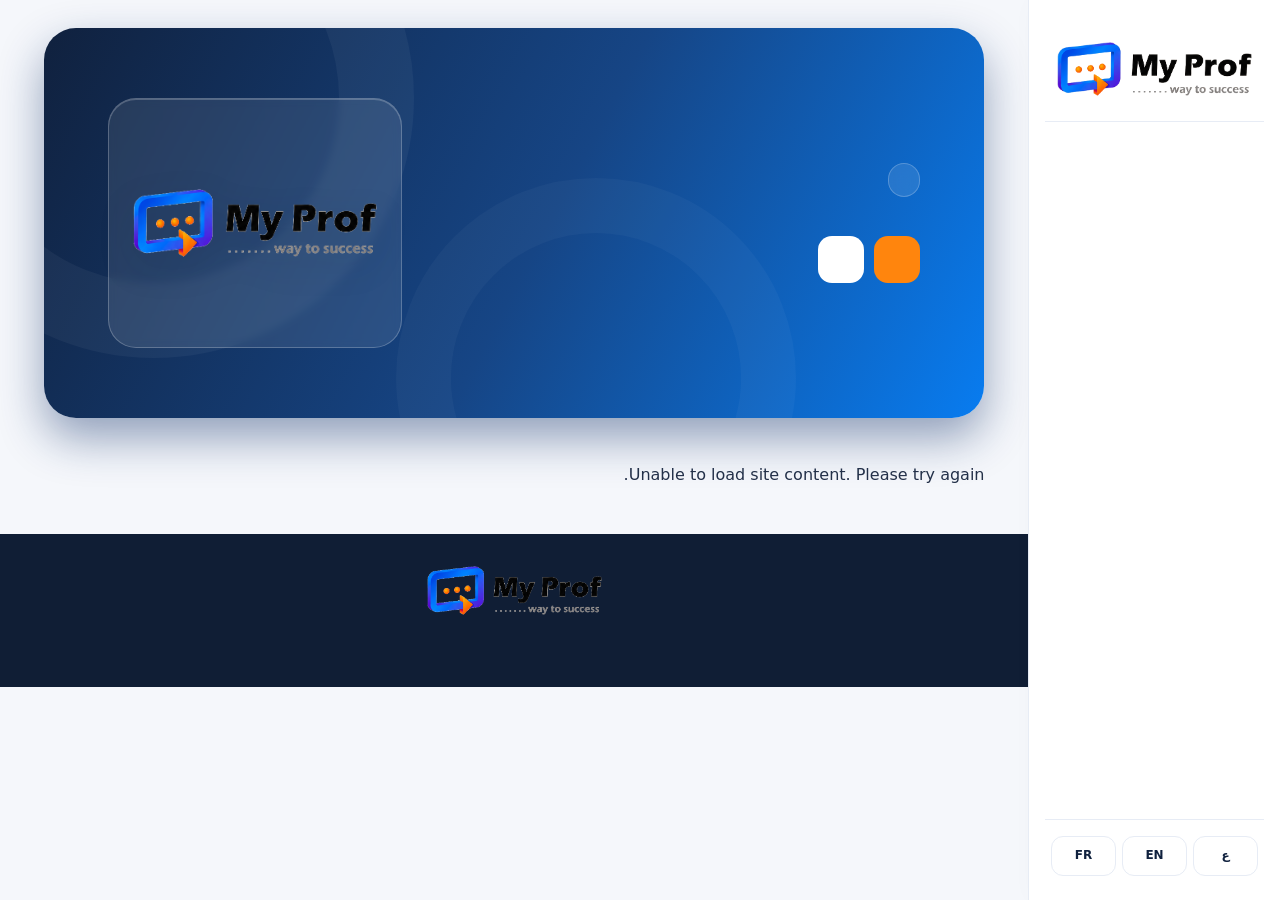
==== commit 36261ce4: "Professional contact form and clean footer without public contact details" ====
--- a/index.html
+++ b/index.html
@@ -6,7 +6,7 @@
 <section class="hero"><div class="hero-content"><span class="eyebrow" data-text="eyebrow"></span><h1 data-text="hero_title"></h1><p data-text="hero_description"></p><div class="hero-actions"><a class="button primary" href="#courses" data-text="explore_courses"></a><a class="button secondary" href="#books" data-text="explore_books"></a></div></div><div class="hero-visual" id="heroVisual"><img src="assets/myprof-logo.png" alt="My Prof" id="heroImage"></div></section>
 <div id="dynamicSections"></div>
 </main>
-<footer><div class="footer-brand"><img id="footerLogo" src="assets/myprof-logo.png" alt="My Prof"><p data-text="footer"></p></div><div id="footerLinks"></div><p class="copyright">© <span id="year"></span> My Prof — <span data-text="copyright"></span></p></footer>
+<footer><div class="footer-brand"><img id="footerLogo" src="assets/myprof-logo.png" alt="My Prof"><p data-text="footer"></p></div><div id="footerLinks"></div></footer>
 <nav id="bottomNav" class="bottom-nav" aria-label="Mobile navigation"></nav>
 <dialog id="privacyDialog"><div class="dialog-head"><h2 data-text="privacy"></h2><button id="closePrivacy" type="button" aria-label="Close">✕</button></div><p data-text="privacy_text"></p></dialog>
 </body></html>
--- a/app.css
+++ b/app.css
@@ -1 +1,183 @@
-:root{--navy:#10213e;--blue:#087cf0;--orange:#ff850d;--surface:#f5f7fb;--radius:20px;--text:#243149;--muted:#6f7c90}*{box-sizing:border-box}html{scroll-behavior:smooth;scroll-padding-top:100px}body{margin:0;font:16px/1.7 system-ui,-apple-system,Segoe UI,Arial,sans-serif;color:var(--text);background:#fff;padding-bottom:0}a{text-decoration:none;color:inherit}button,input,textarea{font:inherit}button{cursor:pointer}img{max-width:100%}.topbar{height:86px;padding:10px max(4%,calc((100vw - 1180px)/2));display:flex;justify-content:space-between;align-items:center;gap:18px;position:sticky;top:0;background:#fffffff0;backdrop-filter:blur(16px);z-index:20;box-shadow:0 3px 16px #10213e10}.brand img{width:190px;max-height:66px;object-fit:contain;display:block}.desktop-nav{display:flex;gap:19px;align-items:center;font-weight:650;font-size:13px}.desktop-nav a:hover{color:var(--blue)}.language-switch{display:flex;gap:4px}.language-switch button{border:1px solid #dee5f0;border-radius:10px;padding:6px 9px;background:white;font-size:12px}.language-switch button.active{background:var(--navy);color:white}.hero{background:linear-gradient(125deg,var(--navy),#173e75 60%,var(--blue));min-height:470px;display:grid;grid-template-columns:1.2fr .8fr;align-items:center;gap:30px;padding:66px max(5%,calc((100vw - 1140px)/2));color:white;overflow:hidden}.hero-content{max-width:700px}.eyebrow{display:inline-flex;padding:6px 15px;background:#ffffff20;border:1px solid #ffffff35;border-radius:40px}.hero h1{font-size:clamp(35px,4.5vw,60px);line-height:1.3;margin:16px 0}.hero p{color:#e1eaf7;font-size:18px}.hero-actions{display:flex;gap:12px;flex-wrap:wrap;margin-top:22px}.button{display:inline-flex;justify-content:center;align-items:center;padding:11px 23px;border-radius:12px;font-weight:750;border:none;min-height:46px}.button.primary{background:var(--orange);color:white}.button.secondary{background:white;color:var(--navy)}.button.blue{background:var(--blue);color:white}.hero-visual{background:#ffffff14;border:1px solid #ffffff25;border-radius:30px;padding:30px;display:flex;align-items:center;justify-content:center;min-height:230px}.hero-visual img{max-height:240px;object-fit:contain}.section{padding:72px max(4%,calc((100vw - 1140px)/2))}.section.alt{background:var(--surface)}.section-heading{text-align:center;margin-bottom:35px}.section-heading h2{color:var(--navy);font-size:clamp(26px,3vw,36px);margin:0 0 4px}.section-heading p{color:var(--muted);margin:0}.cards{display:grid;grid-template-columns:repeat(4,minmax(0,1fr));gap:17px}.card{border:1px solid #e2e9f2;border-radius:var(--radius);padding:22px;background:white;box-shadow:0 6px 25px #1727470a}.card h3{color:var(--navy);margin:10px 0 5px}.card p{color:var(--muted);font-size:14px}.card .icon{display:grid;place-items:center;width:48px;height:48px;background:#eaf3ff;color:var(--blue);border-radius:14px;font-size:24px}.products{display:grid;grid-template-columns:repeat(3,minmax(0,1fr));gap:20px}.product{overflow:hidden;border-radius:var(--radius);background:white;border:1px solid #e2e9f2;display:flex;flex-direction:column}.product-image{height:200px;display:flex;align-items:center;justify-content:center;background:#edf3ff;font-size:65px}.product-image img{height:100%;width:100%;object-fit:contain;padding:14px}.product-body{padding:20px;display:flex;flex-direction:column;align-items:flex-start;flex:1}.product h3{font-size:19px;color:var(--navy);margin:5px 0}.product p{color:var(--muted);margin:4px 0 12px}.product .button{margin-top:auto}.pill{font-size:12px;background:#fff0dc;color:#9f5200;border-radius:25px;padding:3px 10px}.price{font-weight:750;color:var(--navy)!important}.about-layout{display:grid;grid-template-columns:1fr 1fr;align-items:center;gap:40px}.about-photo{background:#e6f0ff;border-radius:25px;min-height:250px;display:grid;place-items:center;padding:25px}.about-photo img{max-height:260px}.features{display:flex;gap:9px;flex-wrap:wrap}.features span{padding:6px 13px;border-radius:30px;background:#e8f3ff;color:var(--navy);font-weight:650}.form-card{max-width:740px;margin:auto;background:white;border:1px solid #e4eaf3;border-radius:var(--radius);padding:28px;box-shadow:0 10px 35px #00000008}.form-grid{display:grid;grid-template-columns:1fr 1fr;gap:14px}.form-field{display:flex;flex-direction:column;gap:5px;margin-bottom:14px}.form-field label{font-weight:650}.form-field input,.form-field textarea{border:1px solid #cbd6e6;border-radius:11px;padding:12px;min-width:0;background:#fff;color:var(--text)}textarea{min-height:115px;resize:vertical}.contact-box{text-align:center;display:grid;gap:14px;justify-content:center}.contact-box a{color:var(--blue);font-weight:700}.contact-social{display:flex;justify-content:center;gap:12px;flex-wrap:wrap}.contact-social a{padding:6px 15px;background:#ecf4ff;border-radius:12px}footer{background:#101e35;color:#d6e0ed;padding:42px 5% 110px;text-align:center}.footer-brand img{max-width:190px;max-height:70px}.footer-brand p{margin:10px auto;max-width:600px}.footer-links{display:flex;gap:15px;flex-wrap:wrap;justify-content:center}.footer-links a:hover{text-decoration:underline}.copyright{font-size:12px;border-top:1px solid #ffffff22;margin-top:22px;padding-top:20px}.bottom-nav{display:none}dialog{border:0;border-radius:18px;padding:25px;max-width:520px;width:90%;box-shadow:0 20px 70px #0005}dialog::backdrop{background:#0006}.dialog-head{display:flex;justify-content:space-between;align-items:center}.dialog-head button{border:0;background:none;font-size:22px}[dir=ltr] .hero-content{text-align:left}@media(max-width:1000px){.desktop-nav{gap:10px;font-size:11px}.cards{grid-template-columns:repeat(2,1fr)}.products{grid-template-columns:repeat(2,1fr)}}@media(max-width:720px){html{scroll-padding-top:75px}.topbar{height:70px;padding:5px 4%}.brand img{max-width:155px;max-height:52px}.desktop-nav{display:none}.hero{grid-template-columns:1fr;padding:40px 6% 50px;min-height:auto;gap:20px}.hero h1{font-size:clamp(31px,8vw,43px)}.hero p{font-size:16px}.hero-visual{min-height:135px;padding:14px}.hero-visual img{max-height:110px}.section{padding:48px 5%}.cards,.products,.about-layout,.form-grid{grid-template-columns:1fr}.cards{gap:12px}.card{padding:19px}.form-card{padding:20px}.bottom-nav{position:fixed;display:flex;bottom:0;left:0;right:0;z-index:50;height:calc(66px + env(safe-area-inset-bottom));padding:5px 8px env(safe-area-inset-bottom);background:#fffffff7;border-top:1px solid #e7eaf0;box-shadow:0 -5px 25px #12213a16;justify-content:space-around;align-items:center;backdrop-filter:blur(18px)}.bottom-nav a{flex:1;display:flex;flex-direction:column;align-items:center;justify-content:center;font-size:10px;font-weight:650;line-height:1.35;color:#647186}.bottom-nav a span{font-size:22px}.bottom-nav a.active{color:var(--blue)}footer{padding-bottom:100px}.hero-actions .button{padding:10px 16px;font-size:14px}.products{gap:14px}}
+:root {
+  --navy:#10213e; --blue:#087cf0; --orange:#ff850d;
+  --surface:#f5f7fb; --radius:20px; --text:#243149; --muted:#6f7c90;
+  --sidebar:252px; --line:#e7ecf5; --shadow:0 12px 40px #142b5510;
+}
+*,*::before,*::after{box-sizing:border-box}
+html{scroll-behavior:smooth;scroll-padding-top:24px}
+body{margin:0;font:16px/1.65 system-ui,-apple-system,"Segoe UI",Arial,sans-serif;color:var(--text);background:var(--surface);min-width:320px}
+a{text-decoration:none;color:inherit}
+button,input,textarea{font:inherit}
+button{cursor:pointer}
+img{max-width:100%}
+:focus-visible{outline:3px solid var(--orange);outline-offset:3px}
+/* Desktop application shell */
+.topbar{position:fixed;inset-block:0;inset-inline-start:0;width:var(--sidebar);background:#fff;border-inline-end:1px solid var(--line);z-index:40;display:flex;flex-direction:column;align-items:stretch;gap:26px;padding:32px 16px 22px;box-shadow:3px 0 24px #11274406}
+.brand{display:flex;align-items:center;justify-content:center;padding:10px 10px 25px;border-bottom:1px solid var(--line)}
+.brand img{width:195px;max-height:86px;object-fit:contain;display:block}
+.desktop-nav{display:flex;flex-direction:column;gap:8px;align-items:stretch}
+.desktop-nav a{display:flex;align-items:center;gap:13px;font-size:14px;font-weight:720;line-height:1.4;padding:13px 15px;border-radius:14px;color:#53647c;transition:background .18s,color .18s,transform .18s}
+.desktop-nav a::before{content:'◦';font-size:24px;line-height:15px;width:20px;text-align:center;color:#9baac1}
+.desktop-nav a:nth-child(1)::before{content:'⌂'}
+.desktop-nav a:nth-child(2)::before{content:'▶';font-size:15px}
+.desktop-nav a:nth-child(3)::before{content:'▤';font-size:20px}
+.desktop-nav a:nth-child(4)::before{content:'◉';font-size:19px}
+.desktop-nav a:nth-child(5)::before{content:'▦';font-size:19px}
+.desktop-nav a:nth-child(6)::before{content:'✉';font-size:19px}
+.desktop-nav a:hover,.desktop-nav a.active{background:#eaf3ff;color:var(--blue)}
+.desktop-nav a.active::before{color:var(--blue)}
+.header-actions{margin-top:auto;padding:16px 6px 2px;border-top:1px solid var(--line)}
+.language-switch{display:flex;gap:6px;justify-content:center}
+.language-switch button{flex:1;min-height:40px;border:1px solid var(--line);border-radius:12px;padding:7px;background:#fff;font-size:12px;font-weight:750;color:var(--navy)}
+.language-switch button.active{background:var(--navy);color:#fff;border-color:var(--navy)}
+main,footer{margin-inline-start:var(--sidebar)}
+main{max-width:1800px;padding:28px clamp(18px,3.4vw,58px) 30px}
+/* Dashboard hero */
+.hero{position:relative;overflow:hidden;isolation:isolate;background:linear-gradient(118deg,var(--navy) 0%,#164585 53%,var(--blue) 100%);min-height:390px;border-radius:calc(var(--radius) + 12px);display:grid;grid-template-columns:minmax(0,1.25fr) minmax(230px,.75fr);align-items:center;gap:28px;padding:clamp(34px,5vw,64px);color:#fff;box-shadow:0 20px 45px #102f6870}
+.hero::before{content:'';position:absolute;inset-block-start:-190px;inset-inline-end:-150px;width:520px;height:520px;border:75px solid #ffffff0b;border-radius:50%;z-index:-1}
+.hero::after{content:'';position:absolute;inset-block-end:-160px;inset-inline-start:20%;width:400px;height:400px;border:55px solid #ffffff08;border-radius:50%;z-index:-1}
+.hero-content{min-width:0}
+.eyebrow{display:inline-flex;align-items:center;min-height:34px;padding:4px 15px;border-radius:999px;background:#ffffff1b;border:1px solid #ffffff38;font-weight:750;font-size:13px;backdrop-filter:blur(8px)}
+.hero h1{font-size:clamp(32px,3.9vw,56px);font-weight:850;line-height:1.25;margin:19px 0 12px;letter-spacing:-.035em}
+.hero p{font-size:clamp(15px,1.4vw,18px);line-height:1.9;color:#e5efff;max-width:640px;margin:0}
+.hero-actions{display:flex;gap:10px;flex-wrap:wrap;margin-top:30px}
+.button{display:inline-flex;justify-content:center;align-items:center;text-align:center;gap:8px;min-height:47px;padding:10px 22px;border-radius:14px;font-weight:800;border:1px solid transparent;transition:transform .18s,box-shadow .18s}
+.button:hover{transform:translateY(-2px);box-shadow:0 9px 22px #061e3d24}
+.button.primary{background:var(--orange);color:white}
+.button.secondary{background:#fff;color:var(--navy)}
+.button.blue{background:var(--blue);color:#fff}
+.hero-visual{display:grid;place-items:center;padding:24px;min-height:250px;border:1px solid #ffffff3b;border-radius:calc(var(--radius) + 8px);background:#ffffff18;backdrop-filter:blur(4px);box-shadow:inset 0 1px 0 #ffffff36}
+.hero-visual img{max-height:230px;width:100%;object-fit:contain;filter:drop-shadow(0 13px 17px #06173626)}
+/* Rounded, app-like content panels */
+#dynamicSections{display:grid;gap:24px;margin-top:28px}
+.section{padding:30px clamp(20px,3.2vw,42px) 36px;background:#fff;border-radius:calc(var(--radius) + 7px);box-shadow:var(--shadow);border:1px solid var(--line);scroll-margin-top:24px}
+.section.alt{background:#fff}
+.section-heading{text-align:start;margin-bottom:24px}
+.section-heading h2{margin:0 0 4px;color:var(--navy);font-size:clamp(23px,2.35vw,31px);font-weight:850;letter-spacing:-.02em}
+.section-heading p{margin:0;color:var(--muted);font-size:14px}
+.cards{display:grid;grid-template-columns:repeat(4,minmax(0,1fr));gap:14px}
+.card{display:flex;flex-direction:column;min-width:0;border-radius:var(--radius);padding:21px 18px;background:var(--surface);border:1px solid #eaf0f7;transition:transform .18s,box-shadow .18s,border .18s}
+.card:hover{transform:translateY(-3px);border-color:#c2dcff;box-shadow:0 14px 24px #132c4b12}
+.card .icon{width:54px;height:54px;display:grid;place-items:center;border-radius:17px;color:var(--blue);font-size:26px;background:#e4efff}
+.card:nth-child(2) .icon{color:#b46c09;background:#fff1dc}
+.card:nth-child(3) .icon{color:#7357d9;background:#efeaff}
+.card:nth-child(4) .icon{color:#188477;background:#e1f6f2}
+.card h3{font-size:17px;color:var(--navy);margin:14px 0 4px;font-weight:800}
+.card p{font-size:13px;color:var(--muted);margin:0}
+.products{display:grid;grid-template-columns:repeat(3,minmax(0,1fr));gap:18px}
+.product{display:flex;flex-direction:column;min-width:0;overflow:hidden;border-radius:var(--radius);background:#fff;border:1px solid var(--line);box-shadow:0 8px 26px #10213e0a;transition:transform .18s,box-shadow .18s}
+.product:hover{transform:translateY(-3px);box-shadow:0 14px 34px #10213e19}
+.product-image{height:200px;display:flex;align-items:center;justify-content:center;background:linear-gradient(145deg,#e8f3ff,#f2f5ff);font-size:62px}
+.product-image img{width:100%;height:100%;object-fit:contain;padding:12px}
+.product-body{padding:19px;flex:1;display:flex;flex-direction:column;align-items:flex-start}
+.product h3{font-size:18px;line-height:1.45;color:var(--navy);margin:10px 0 5px;font-weight:800}
+.product p{color:var(--muted);font-size:14px;margin:5px 0 13px}
+.product .button{margin-top:auto;min-height:43px}
+.pill{font-size:12px;font-weight:750;padding:4px 11px;border-radius:999px;background:#fff1df;color:#955600}
+.price{font-weight:800;color:var(--navy)!important}
+.about-layout{display:grid;grid-template-columns:1.2fr .8fr;gap:26px;align-items:center}
+.about-layout p{font-size:16px;line-height:1.95;color:var(--text)}
+.about-photo{min-height:230px;display:grid;place-items:center;padding:25px;border-radius:var(--radius);background:var(--surface)}
+.about-photo img{max-height:200px;object-fit:contain}
+.features{display:flex;flex-wrap:wrap;gap:9px}
+.features span{padding:7px 14px;border-radius:999px;background:#eaf3ff;color:var(--navy);font-size:13px;font-weight:750}
+.form-card{max-width:760px;margin:auto;border:1px solid var(--line);background:var(--surface);border-radius:var(--radius);padding:25px}
+.form-grid{display:grid;grid-template-columns:1fr 1fr;gap:13px}
+.form-field{display:flex;flex-direction:column;gap:5px;margin-bottom:13px}
+.form-field label{font-size:14px;font-weight:700;color:var(--navy)}
+.form-field input,.form-field textarea{width:100%;min-width:0;border:1px solid #d8e2f1;border-radius:12px;padding:11px 13px;background:#fff;color:var(--text)}
+.form-field input:focus,.form-field textarea:focus{outline:2px solid #087cf044;border-color:var(--blue)}
+textarea{min-height:105px;resize:vertical}
+.contact-box{display:grid;gap:14px;justify-items:center;text-align:center}
+.contact-box>a{font-weight:750;color:var(--blue);overflow-wrap:anywhere}
+.contact-social{display:flex;gap:10px;flex-wrap:wrap;justify-content:center}
+.contact-social a{border-radius:12px;padding:8px 14px;background:#eaf3ff;color:var(--navy)}
+footer{padding:32px 26px 45px;background:#101e35;color:#dce6f5;text-align:center}
+.footer-brand img{width:175px;max-height:64px;object-fit:contain}
+.footer-brand p{max-width:620px;margin:10px auto 19px;font-size:14px}
+.footer-links{display:flex;flex-wrap:wrap;gap:12px;justify-content:center;align-items:center}
+.footer-links a,.footer-links button{color:#e1e9f5;font-size:13px;background:transparent;border:0;padding:4px}
+.footer-links a:hover,.footer-links button:hover{text-decoration:underline}
+.copyright{font-size:12px;margin:20px 0 0;border-top:1px solid #ffffff20;padding-top:17px}
+.bottom-nav{display:none}
+dialog{border:0;border-radius:20px;padding:24px;max-width:520px;width:min(92%,520px);box-shadow:0 20px 75px #0005;color:var(--text)}
+dialog::backdrop{background:#0007}.dialog-head{display:flex;justify-content:space-between;align-items:center}.dialog-head button{border:0;background:none;font-size:24px}
+[dir=ltr] .hero-content{text-align:left}
+/* Medium screens: compact application rail */
+@media(max-width:1100px) and (min-width:761px){:root{--sidebar:204px}.topbar{padding-inline:10px}.brand img{width:170px}.desktop-nav a{padding:11px 10px;font-size:12px;gap:7px}.cards{grid-template-columns:repeat(2,minmax(0,1fr))}.products{grid-template-columns:repeat(2,minmax(0,1fr))}.hero{padding:40px;grid-template-columns:1.15fr .85fr}}
+/* Phone: compact app header + persistent bottom navigation */
+@media(max-width:760px){
+ html{scroll-padding-top:78px}
+ body{padding-bottom:calc(78px + env(safe-area-inset-bottom));background:#f4f7fc}
+ .topbar{position:sticky;inset:auto;top:0;width:100%;height:72px;padding:7px 16px;flex-direction:row;justify-content:space-between;align-items:center;gap:10px;border:0;border-bottom:1px solid var(--line);box-shadow:0 3px 14px #12335a0c;backdrop-filter:blur(16px);background:#fffffff2}
+ .brand{padding:0;border:0;justify-content:flex-start;min-width:0}
+ .brand img{width:142px;max-height:54px}
+ .desktop-nav{display:none}
+ .header-actions{margin:0;padding:0;border:0}
+ .language-switch button{min-width:33px;min-height:36px;padding:5px 7px;border-radius:10px;font-size:11px}
+ main,footer{margin-inline-start:0}
+ main{padding:14px 12px 22px}
+ .hero{min-height:0;grid-template-columns:1fr;gap:20px;padding:28px 23px 22px;border-radius:25px;box-shadow:0 12px 30px #102a5960}
+ .hero h1{font-size:clamp(30px,8vw,43px);line-height:1.3;margin:13px 0 9px}
+ .hero p{font-size:14px;line-height:1.9}
+ .eyebrow{font-size:11px;min-height:30px}
+ .hero-actions{gap:9px;margin-top:20px}
+ .hero-actions .button{flex:1;min-width:118px;font-size:13px;padding:9px 12px}
+ .hero-visual{min-height:104px;padding:12px;border-radius:18px}
+ .hero-visual img{max-height:100px}
+ #dynamicSections{gap:14px;margin-top:15px}
+ .section{padding:23px 17px 26px;border-radius:23px;scroll-margin-top:86px}
+ .section-heading{margin-bottom:17px}
+ .section-heading h2{font-size:23px}
+ .section-heading p{font-size:12px}
+ .cards{grid-template-columns:repeat(2,minmax(0,1fr));gap:10px}
+ .card{padding:14px;border-radius:17px;min-height:158px}
+ .card .icon{width:43px;height:43px;border-radius:13px;font-size:21px}
+ .card h3{font-size:14px;margin:10px 0 4px}
+ .card p{font-size:11px;line-height:1.55}
+ .products{grid-template-columns:repeat(2,minmax(0,1fr));gap:11px}
+ .product-image{height:135px;font-size:45px}
+ .product-body{padding:13px}
+ .product h3{font-size:14px}
+ .product p{font-size:12px;line-height:1.5}
+ .product .button{width:100%;padding:8px 6px;min-height:39px;font-size:11px}
+ .pill{font-size:10px}
+ .about-layout,.form-grid{grid-template-columns:1fr}
+ .about-photo{min-height:150px}.about-photo img{max-height:120px}
+ .form-card{padding:15px;border-radius:17px}
+ .form-field label{font-size:13px}
+ footer{padding:32px 18px 30px}
+ .footer-links{gap:7px 13px}
+ .bottom-nav{position:fixed;inset-inline:0;bottom:0;z-index:60;display:flex;align-items:stretch;justify-content:space-around;min-height:calc(67px + env(safe-area-inset-bottom));padding:7px 6px calc(7px + env(safe-area-inset-bottom));background:#fffffff7;border-top:1px solid #e4eaf4;box-shadow:0 -8px 30px #10213e16;backdrop-filter:blur(20px)}
+ .bottom-nav a{display:flex;flex:1;min-width:0;align-items:center;justify-content:center;flex-direction:column;gap:2px;padding:3px 2px;border-radius:12px;color:#68758a;line-height:1.25;font-weight:700;font-size:11px}
+ .bottom-nav a>span{font-size:22px;line-height:1.15}
+ .bottom-nav a>small{font-size:10px}
+ .bottom-nav a.active{background:#eaf3ff;color:var(--blue)}
+}
+@media(max-width:370px){.cards,.products{grid-template-columns:1fr}.card{min-height:auto}.brand img{width:115px}.language-switch button{min-width:30px;padding:4px}}
+@media(prefers-reduced-motion:reduce){html{scroll-behavior:auto}*,*::before,*::after{transition:none!important;animation:none!important}}
+
+/* MyProf professional contact section */
+#contact .section-heading{margin-bottom:28px}
+.contact-layout{display:grid;grid-template-columns:minmax(0,.86fr) minmax(0,1.14fr);gap:24px;align-items:stretch}
+.contact-intro{border-radius:24px;padding:clamp(25px,3vw,40px);background:linear-gradient(145deg,var(--navy),#1a4d89);color:#fff;display:flex;flex-direction:column;align-items:flex-start;min-width:0;overflow:hidden;position:relative}
+.contact-intro:after{content:"";pointer-events:none;position:absolute;inset-inline-end:-95px;inset-block-end:-95px;width:255px;height:255px;border:38px solid #ffffff0c;border-radius:50%}
+.contact-kicker{font-size:12px;font-weight:800;letter-spacing:.025em;background:#ffffff1e;border:1px solid #ffffff35;padding:6px 14px;border-radius:999px}
+.contact-intro h3{font-size:clamp(23px,2.8vw,34px);line-height:1.4;margin:20px 0 10px;color:#fff}
+.contact-intro>p{font-size:15px;line-height:1.9;color:#e1ebff;margin:0 0 22px}
+.contact-points{display:grid;gap:13px;margin:4px 0 24px}
+.contact-point{display:flex;gap:9px;align-items:flex-start;font-size:14px;font-weight:650;color:#f3f7ff}
+.contact-social{margin-top:auto;justify-content:flex-start;position:relative;z-index:1}
+.contact-social-link{border-radius:10px;padding:9px 13px;background:#ffffff20!important;border:1px solid #ffffff45;color:#fff!important;font-size:12px;font-weight:750}
+.contact-form-card{min-width:0;border-radius:24px;padding:clamp(22px,3vw,36px);background:#fff;border:1px solid var(--line);box-shadow:0 16px 42px #142b5510}
+.contact-form-card h3{font-size:clamp(21px,2vw,27px);color:var(--navy);margin:0 0 3px}
+.contact-subtitle{font-size:14px;color:var(--muted);margin:0 0 22px}
+.contact-form .form-field{margin-bottom:15px}
+.contact-form .form-field label{font-size:13px;font-weight:750;color:var(--navy)}
+.contact-form .form-field input,.contact-form .form-field textarea{width:100%;background:#f9fbfe;border:1px solid #dce5f1;border-radius:12px;padding:12px 14px;min-height:46px;color:var(--text)}
+.contact-form .form-field textarea{min-height:135px;resize:vertical}
+.contact-form .form-field input:focus,.contact-form .form-field textarea:focus{background:#fff;border-color:var(--blue);outline:3px solid #087cf020}
+.contact-notice{font-size:12px;line-height:1.65;color:var(--muted);margin:1px 0 15px}
+.contact-submit{width:100%;border:0;min-height:49px}
+@media(max-width:970px){.contact-layout{grid-template-columns:1fr}.contact-intro{min-height:270px}}
+@media(max-width:760px){.contact-layout{gap:14px}.contact-intro,.contact-form-card{padding:23px 18px;border-radius:19px}.contact-intro{min-height:0}.contact-intro h3{font-size:24px}}
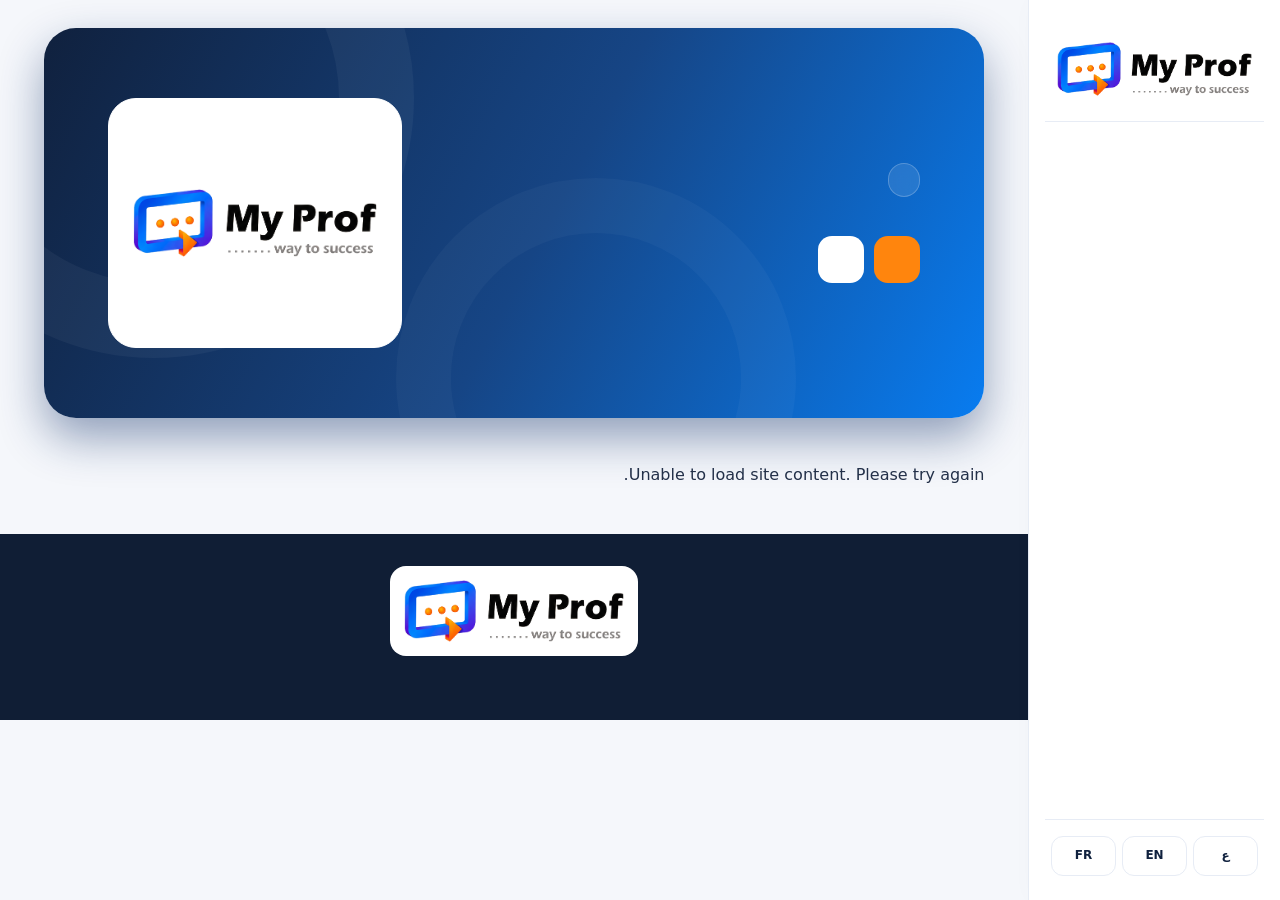
==== commit a9248d06: "Improve logo visibility with white backgrounds" ====
--- a/index.html
+++ b/index.html
@@ -1,5 +1,5 @@
 <!doctype html>
-<html lang="ar" dir="rtl"><head><meta charset="utf-8"><meta name="viewport" content="width=device-width,initial-scale=1,viewport-fit=cover"><meta name="theme-color" content="#10213e"><meta name="description" content="My Prof - Your Way to Success"><title>My Prof | Your Way to Success</title><link rel="icon" href="assets/myprof-logo.png"><link rel="apple-touch-icon" href="assets/myprof-logo.png"><link rel="manifest" href="manifest.webmanifest"><link rel="stylesheet" href="app.css"><script src="app.js" defer></script></head>
+<html lang="ar" dir="rtl"><head><meta charset="utf-8"><meta name="viewport" content="width=device-width,initial-scale=1,viewport-fit=cover"><meta name="theme-color" content="#10213e"><meta name="description" content="My Prof - Your Way to Success"><title>My Prof | Your Way to Success</title><link rel="icon" type="image/svg+xml" href="assets/myprof-favicon.svg?v=2"><link rel="apple-touch-icon" href="assets/myprof-logo.png"><link rel="manifest" href="manifest.webmanifest"><link rel="stylesheet" href="app.css"><script src="app.js" defer></script></head>
 <body>
 <header class="topbar"><a href="#home" class="brand"><img id="brandLogo" src="assets/myprof-logo.png" alt="My Prof"></a><nav id="desktopNav" class="desktop-nav" aria-label="Navigation"></nav><div class="header-actions"><div class="language-switch"><button data-lang="ar">ع</button><button data-lang="en">EN</button><button data-lang="fr">FR</button></div></div></header>
 <main id="home">
--- a/app.css
+++ b/app.css
@@ -181,3 +181,39 @@
 .contact-submit{width:100%;border:0;min-height:49px}
 @media(max-width:970px){.contact-layout{grid-template-columns:1fr}.contact-intro{min-height:270px}}
 @media(max-width:760px){.contact-layout{gap:14px}.contact-intro,.contact-form-card{padding:23px 18px;border-radius:19px}.contact-intro{min-height:0}.contact-intro h3{font-size:24px}}
+
+
+/* MyProf logo white background */
+.hero-visual {
+  background: #ffffff !important;
+  border-color: #ffffff !important;
+  backdrop-filter: none !important;
+}
+.hero-visual img {
+  filter: none !important;
+}
+
+/* About section without repeated logo */
+.about-layout {
+  grid-template-columns: 1fr !important;
+}
+.about-photo {
+  display: none !important;
+}
+
+
+/* MyProf footer logo: clear white background */
+.footer-brand img,
+#footerLogo {
+    display: block !important;
+    background: #ffffff !important;
+    border-radius: 16px !important;
+    padding: 14px !important;
+    box-sizing: content-box !important;
+    width: min(220px, 80%) !important;
+    height: auto !important;
+    max-height: none !important;
+    object-fit: contain !important;
+    margin: 0 auto 16px !important;
+    filter: none !important;
+}
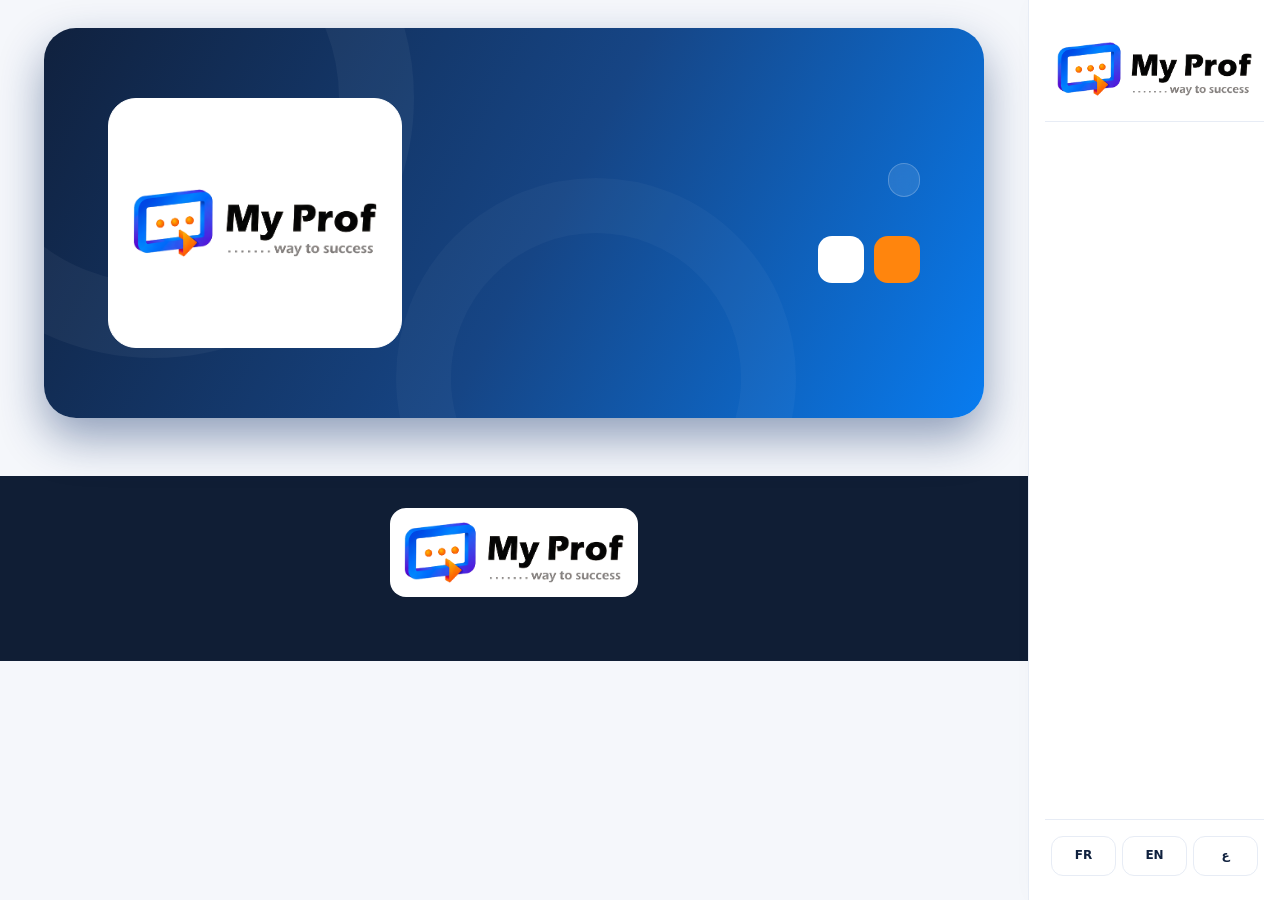
==== commit ba1a0654: "Refresh application script after homepage fix" ====
--- a/index.html
+++ b/index.html
@@ -1,5 +1,5 @@
 <!doctype html>
-<html lang="ar" dir="rtl"><head><meta charset="utf-8"><meta name="viewport" content="width=device-width,initial-scale=1,viewport-fit=cover"><meta name="theme-color" content="#10213e"><meta name="description" content="My Prof - Your Way to Success"><title>My Prof | Your Way to Success</title><link rel="icon" type="image/svg+xml" href="assets/myprof-favicon.svg?v=2"><link rel="apple-touch-icon" href="assets/myprof-logo.png"><link rel="manifest" href="manifest.webmanifest"><link rel="stylesheet" href="app.css"><script src="app.js" defer></script></head>
+<html lang="ar" dir="rtl"><head><meta charset="utf-8"><meta name="viewport" content="width=device-width,initial-scale=1,viewport-fit=cover"><meta name="theme-color" content="#10213e"><meta name="description" content="My Prof - Your Way to Success"><title>My Prof | Your Way to Success</title><link rel="icon" type="image/svg+xml" href="assets/myprof-favicon.svg?v=2"><link rel="apple-touch-icon" href="assets/myprof-logo.png"><link rel="manifest" href="manifest.webmanifest"><link rel="stylesheet" href="app.css"><script src="app.js?v=20261123fix1" defer></script><script src="assets/direct-contact.js" defer></script><link rel="stylesheet" href="assets/catalog-pages.css"><script src="assets/catalog-pages.js" defer></script></head>
 <body>
 <header class="topbar"><a href="#home" class="brand"><img id="brandLogo" src="assets/myprof-logo.png" alt="My Prof"></a><nav id="desktopNav" class="desktop-nav" aria-label="Navigation"></nav><div class="header-actions"><div class="language-switch"><button data-lang="ar">ع</button><button data-lang="en">EN</button><button data-lang="fr">FR</button></div></div></header>
 <main id="home">
--- a/app.css
+++ b/app.css
@@ -217,3 +217,21 @@
     margin: 0 auto 16px !important;
     filter: none !important;
 }
+
+/* Form delivery feedback */
+.direct-form-status { margin:12px 0 0; font-weight:700; color:#167348; line-height:1.7; }
+.direct-form-status.is-error { color:#ae2828; }
+button[type="submit"]:disabled { opacity:.65; cursor:wait; }
+.contact-notice[hidden] { display:none!important; }
+
+
+/* Individual product detail pages */
+.product-detail-page{min-height:58vh}
+.detail-back{display:inline-flex;margin:0 0 24px;color:var(--blue);font-weight:800;text-decoration:none}
+.product-detail-layout{display:grid;grid-template-columns:minmax(240px,.8fr) minmax(0,1.2fr);gap:clamp(24px,5vw,58px);align-items:center}
+.product-detail-image{background:#fff;border:1px solid var(--line);border-radius:22px;padding:12px;display:flex;align-items:center;justify-content:center;min-height:280px;overflow:hidden}
+.product-detail-image img{width:100%;height:auto;max-height:620px;object-fit:contain;border-radius:12px}
+.product-detail-content h1{color:var(--navy);font-size:clamp(27px,4vw,42px);line-height:1.35;margin:0 0 18px}
+.product-detail-description{white-space:pre-line;line-height:2;font-size:15px;color:var(--text)}
+.product-detail-cta{display:inline-flex;margin-top:16px;min-width:190px;justify-content:center}
+@media(max-width:760px){.product-detail-layout{grid-template-columns:1fr}.product-detail-image{min-height:0}.product-detail-image img{max-height:520px}.product-detail-description{font-size:14px}}
--- a/assets/catalog-pages.css
+++ b/assets/catalog-pages.css
@@ -0,0 +1,72 @@
+/* Product catalogs and dedicated detail pages */
+.mp-page[hidden]{display:none!important}
+.mp-catalog-active #home>.hero,.mp-catalog-active #dynamicSections{display:none!important}
+.mp-page{min-height:70vh;max-width:1250px;margin:auto;padding:14px 0 35px}
+.mp-catalog-heading{margin-bottom:27px}.mp-catalog-heading h1{font-size:clamp(30px,3.5vw,46px);color:var(--navy);line-height:1.3;margin:14px 0 6px}
+.mp-catalog-heading p{color:var(--muted);font-size:16px;margin:0}
+.mp-text-back{color:var(--blue);font-weight:750;display:inline-block;margin-bottom:12px}
+.mp-catalog-grid{display:grid;grid-template-columns:repeat(3,minmax(0,1fr));gap:23px}
+.mp-catalog-card{overflow:hidden;display:flex;flex-direction:column;background:white;border:1px solid var(--line);border-radius:24px;box-shadow:var(--shadow);min-width:0}
+.mp-catalog-cover{height:245px;display:grid;place-items:center;background:linear-gradient(140deg,#edf5ff,#f5f8fc)}
+.mp-catalog-cover img,.mp-detail-cover img{height:100%;width:100%;object-fit:contain;padding:17px}
+.mp-catalog-body{padding:22px;display:flex;flex-direction:column;align-items:flex-start;flex:1}
+.mp-chip{background:#eaf3ff;color:#17579b;padding:3px 12px;border-radius:999px;font-size:12px;font-weight:750}
+.mp-catalog-body h3{margin:12px 0 6px;color:var(--navy);font-size:21px;line-height:1.45}
+.mp-summary{font-size:14px;line-height:1.85;color:var(--muted);margin:2px 0 14px;white-space:pre-line}
+.mp-card-price{font-weight:800;color:var(--navy);margin:0 0 12px}
+.mp-catalog-cta{margin-top:auto;width:100%}
+.mp-catalog-grid .catalog-fallback,.mp-detail-cover .catalog-fallback{font-size:85px}
+.mp-search{width:100%;max-width:460px;padding:13px 17px;border:1px solid #d7e3f4;border-radius:14px;margin:0 0 23px;background:#fff;color:var(--navy)}
+.mp-empty{color:var(--muted);font-weight:600;padding:12px}
+.mp-item-detail{display:grid;grid-template-columns:minmax(0,.9fr) minmax(0,1.1fr);gap:34px;padding:35px;border:1px solid var(--line);border-radius:27px;background:#fff;box-shadow:var(--shadow);align-items:start}
+.mp-detail-cover{display:grid;place-items:center;min-height:350px;aspect-ratio:4/4;background:#f0f6ff;border-radius:20px;overflow:hidden}
+.mp-detail-info h1{font-size:clamp(26px,3vw,42px);color:var(--navy);line-height:1.35;margin:15px 0}
+.mp-detail-summary{font-size:17px;line-height:2;color:var(--muted);white-space:pre-line}
+.mp-detail-description{font-size:16px;line-height:2;white-space:pre-line;margin:17px 0 24px;color:var(--text)}
+.mp-detail-price{display:block;margin:10px 0 20px;font-size:19px;color:var(--navy)}
+.mp-main-cta{min-width:210px;background:var(--orange)!important;font-size:17px}
+.mp-all-products{margin-top:18px}
+@media(max-width:1000px){.mp-catalog-grid{grid-template-columns:repeat(2,minmax(0,1fr))}}
+@media(max-width:760px){.mp-page{padding:16px 2px 25px}.mp-item-detail{grid-template-columns:1fr;gap:16px;padding:15px;border-radius:20px}.mp-detail-cover{min-height:250px;aspect-ratio:4/3}.mp-detail-info{padding:8px}.mp-catalog-grid{gap:12px}.mp-catalog-cover{height:165px}.mp-catalog-body{padding:13px}.mp-catalog-body h3{font-size:16px}.mp-summary{font-size:12px}.mp-main-cta{width:100%}.mp-catalog-heading h1{font-size:28px}}
+@media(max-width:380px){.mp-catalog-grid{grid-template-columns:1fr}.mp-catalog-cover{height:240px}}
+
+
+/* Keep cover artwork separate from product information and price. */
+.mp-catalog-card{position:relative;isolation:isolate;display:flex!important;flex-direction:column!important;overflow:hidden!important}
+.mp-catalog-card>.mp-catalog-cover{position:relative!important;inset:auto!important;flex:0 0 245px!important;width:100%!important;height:245px!important;margin:0!important;z-index:0!important;overflow:hidden!important}
+.mp-catalog-card>.mp-catalog-cover img{display:block!important;position:static!important;width:100%!important;height:100%!important;max-width:100%!important;max-height:100%!important;object-fit:contain!important;padding:12px!important}
+.mp-catalog-card>.mp-catalog-body{position:relative!important;inset:auto!important;z-index:1!important;display:flex!important;flex:1 0 auto!important;flex-direction:column!important;width:100%!important;height:auto!important;min-height:0!important;margin:0!important;padding:18px!important;background:#fff!important;transform:none!important}
+.mp-catalog-card .mp-card-price{position:static!important;display:block!important;inset:auto!important;margin:8px 0 14px!important;color:var(--navy)!important;background:transparent!important}
+.mp-catalog-card .mp-catalog-cta{position:static!important;margin-top:auto!important}
+@media(max-width:760px){.mp-catalog-card>.mp-catalog-cover{flex-basis:165px!important;height:165px!important}.mp-catalog-card>.mp-catalog-body{padding:13px!important}}
+
+
+/* Full portrait book cover: preserve the complete artwork in catalog cards. */
+.mp-catalog-card > .mp-catalog-cover {
+  display:flex !important;
+  align-items:center !important;
+  justify-content:center !important;
+  flex:0 0 auto !important;
+  width:100% !important;
+  height:auto !important;
+  aspect-ratio:3 / 4 !important;
+  overflow:hidden !important;
+  background:#fff !important;
+}
+.mp-catalog-card > .mp-catalog-cover img {
+  display:block !important;
+  width:100% !important;
+  height:100% !important;
+  max-width:100% !important;
+  max-height:100% !important;
+  padding:0 !important;
+  object-fit:contain !important;
+  object-position:center center !important;
+}
+@media(max-width:760px){
+  .mp-catalog-card > .mp-catalog-cover {
+    height:auto !important;
+    flex-basis:auto !important;
+    aspect-ratio:3 / 4 !important;
+  }
+}
